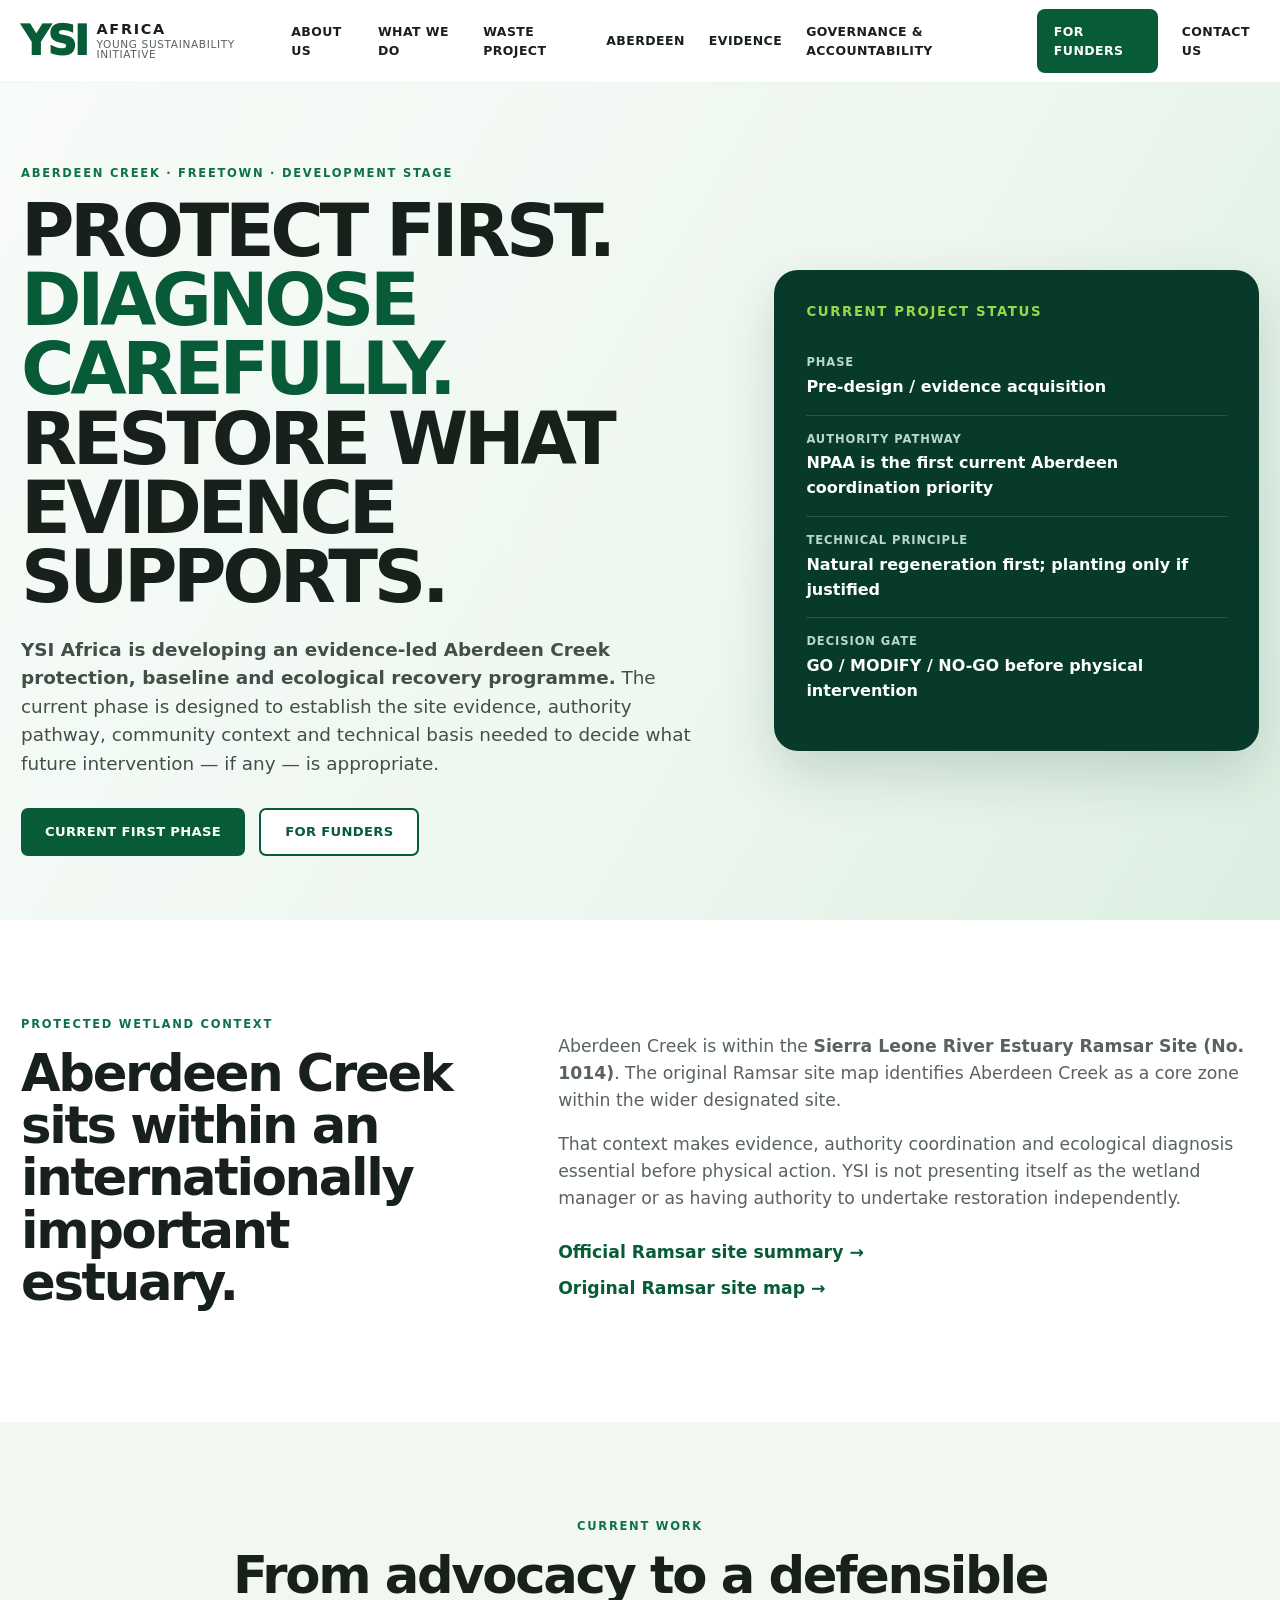
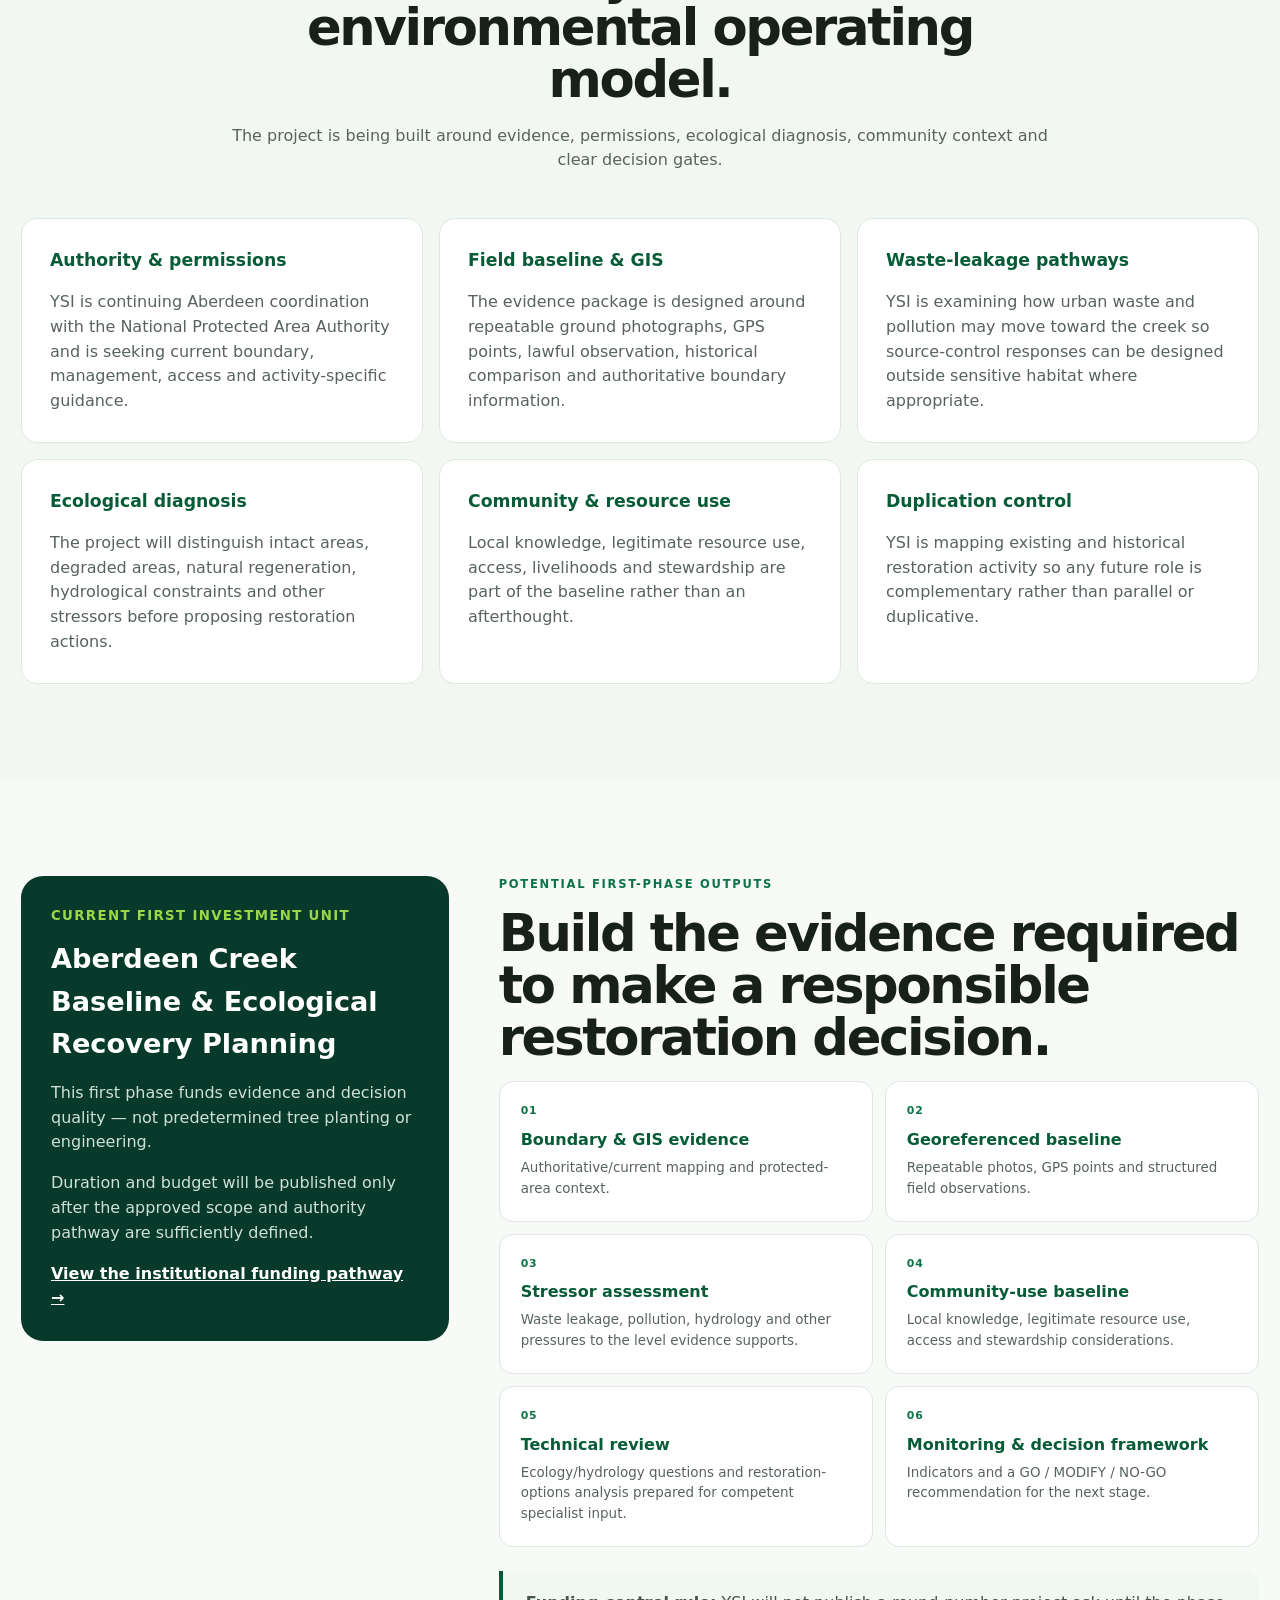
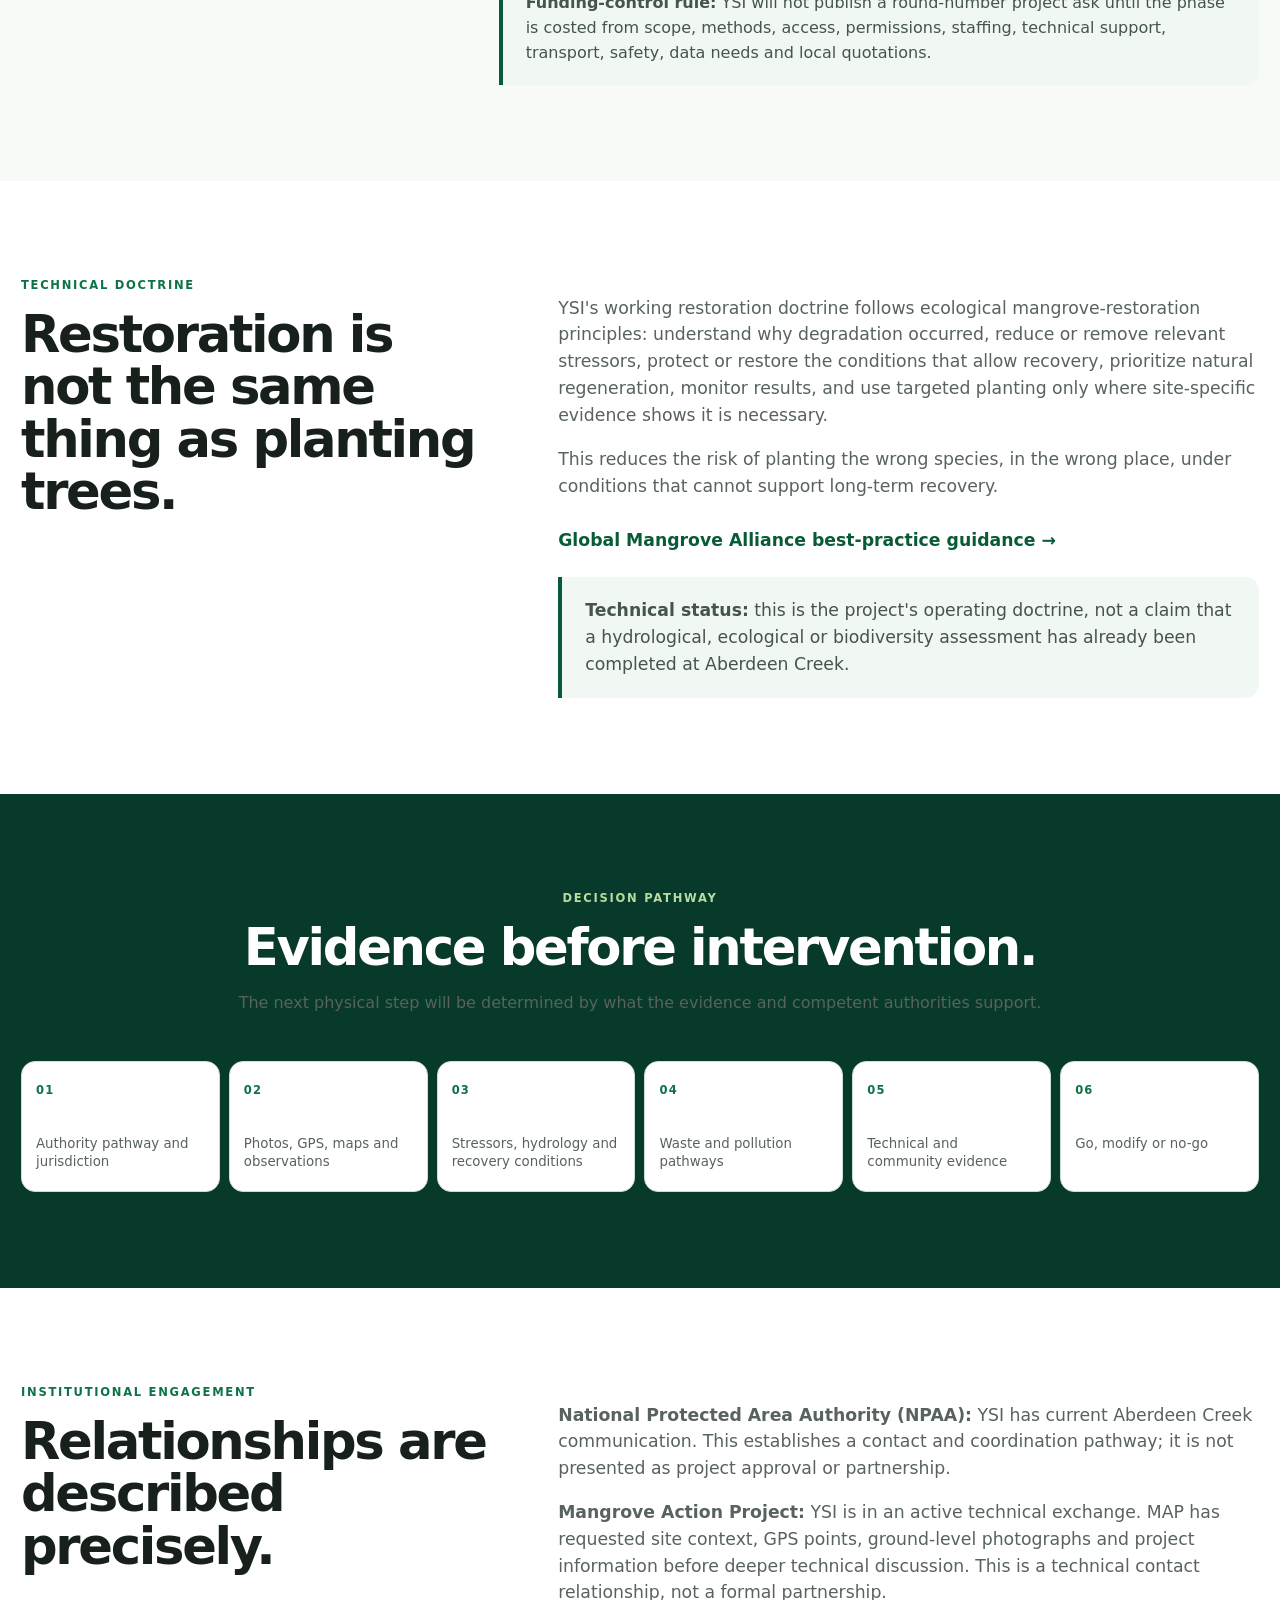
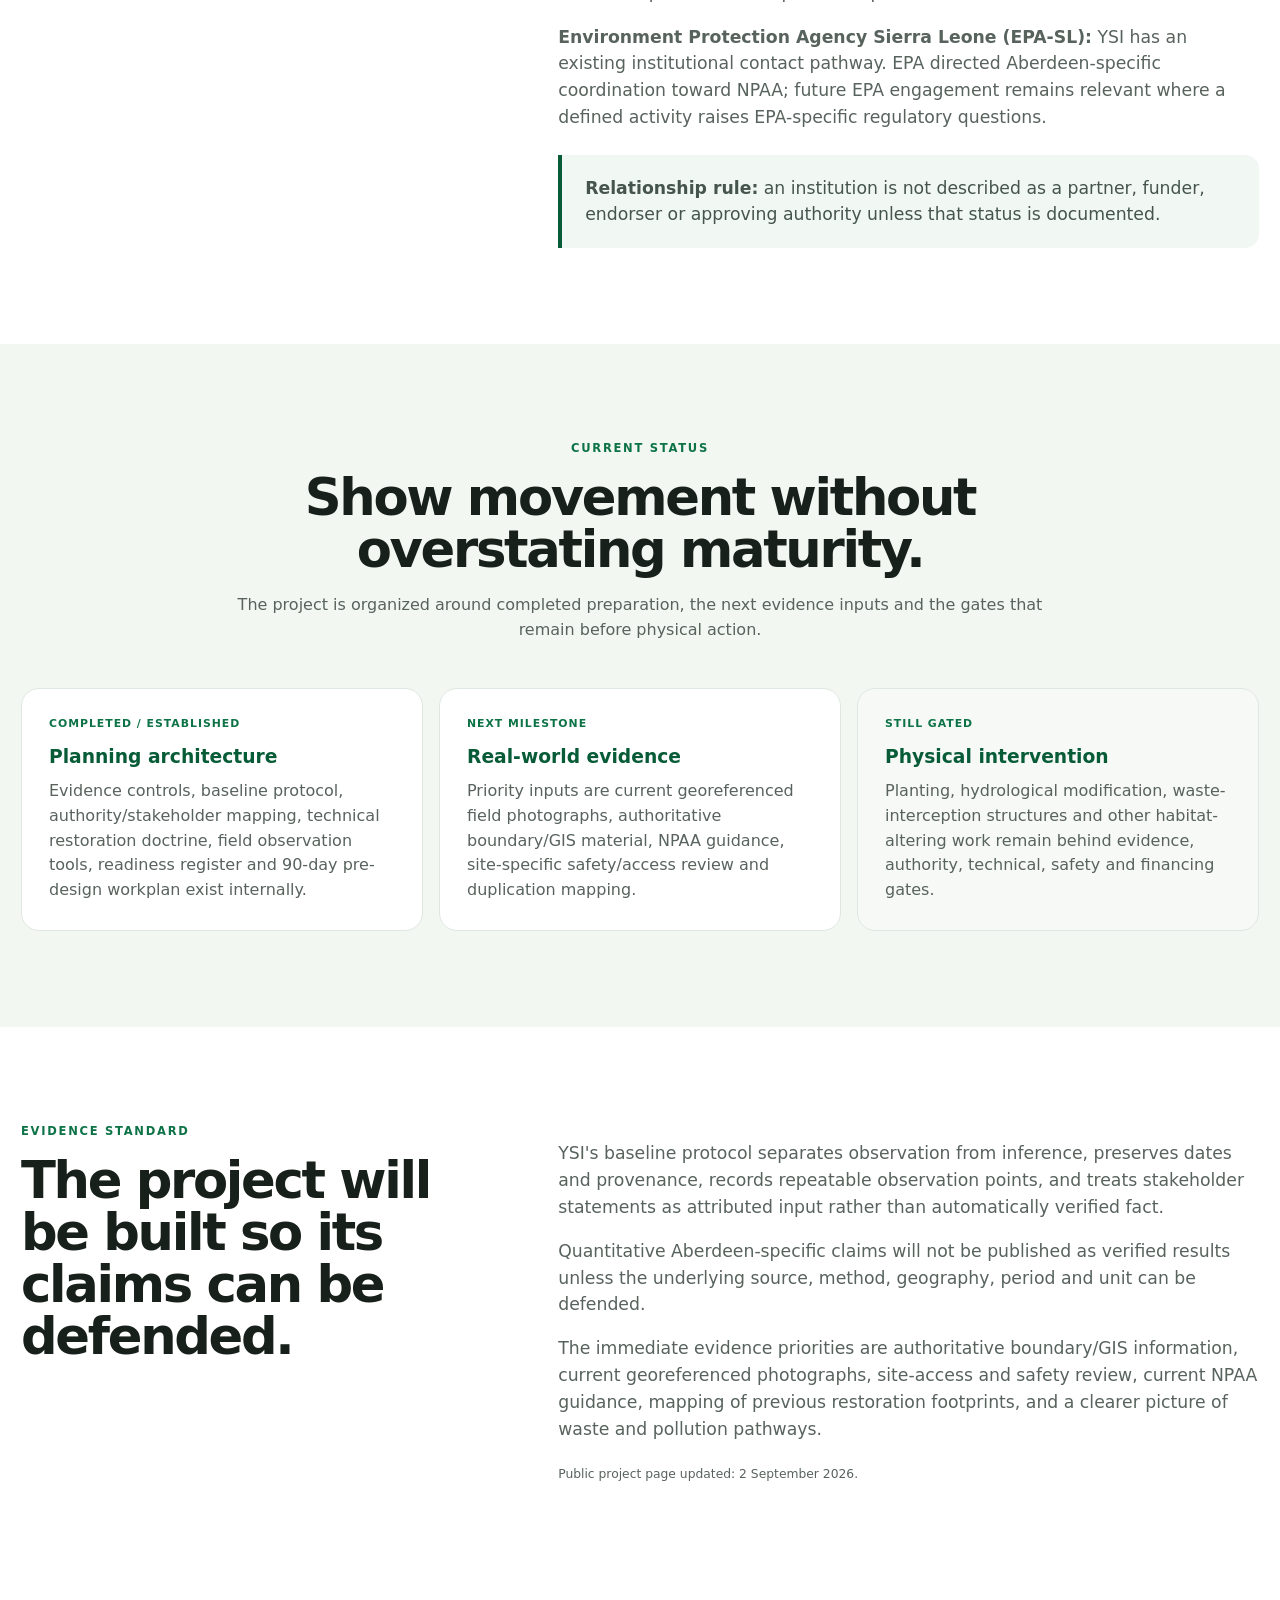
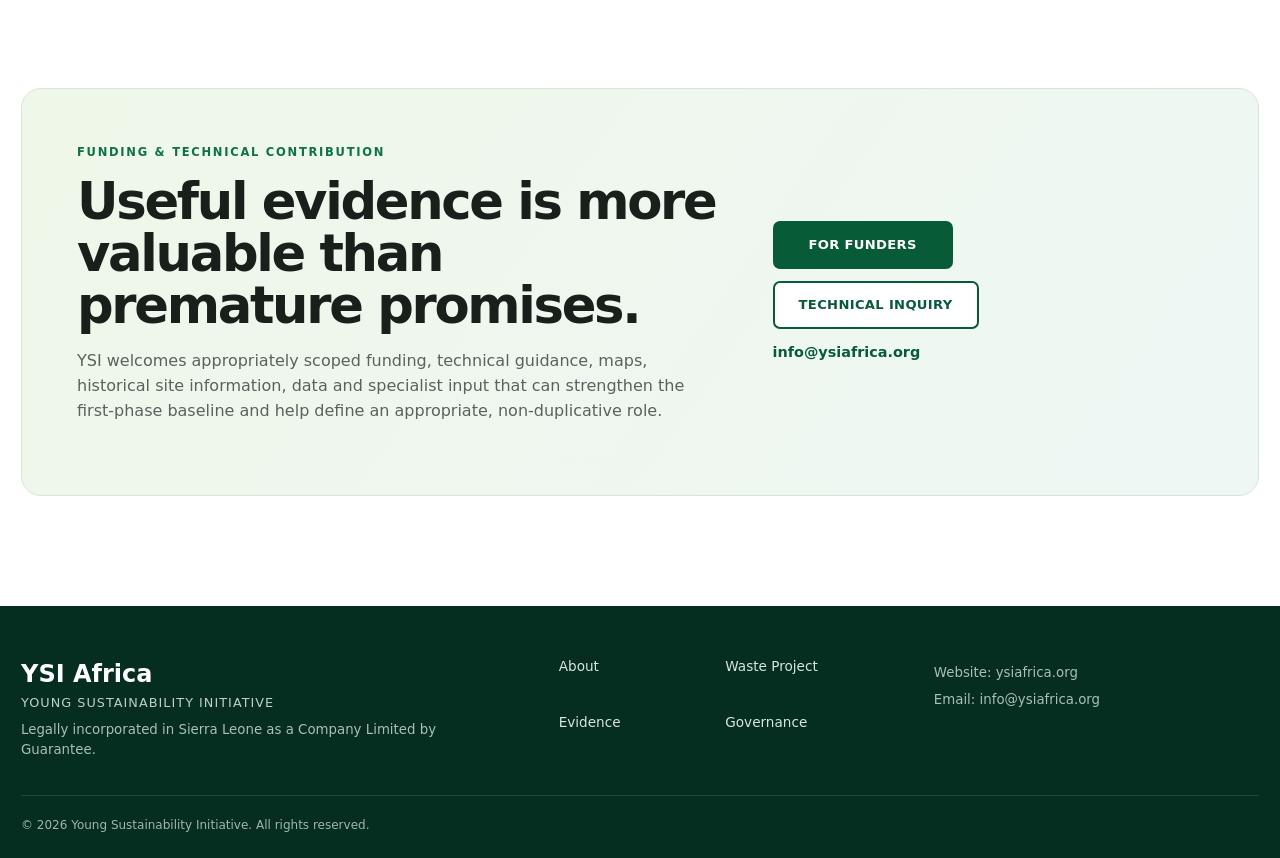
==== aberdeen.html @ 070384d9 "Package Aberdeen as evidence-led first-phase funding opportunity" ====
<!doctype html>
<html lang="en">
<head>
  <meta charset="utf-8">
  <meta name="viewport" content="width=device-width, initial-scale=1">
  <title>Aberdeen Creek Protection, Baseline & Ecological Recovery | YSI Africa</title>
  <meta name="description" content="YSI Africa's development-stage Aberdeen Creek programme in Freetown: authority coordination, baseline evidence, waste-leakage analysis, ecological diagnosis and fundable restoration-planning work before physical intervention.">
  <meta name="robots" content="index,follow,max-image-preview:large,max-snippet:-1,max-video-preview:-1">
  <meta name="theme-color" content="#075c37">
  <link rel="canonical" href="https://ysiafrica.org/aberdeen.html">
  <link rel="icon" href="assets/images/favicon.svg" type="image/svg+xml">
  <link rel="stylesheet" href="styles.css">
  <meta property="og:site_name" content="YSI Africa">
  <meta property="og:title" content="Aberdeen Creek Protection, Baseline & Ecological Recovery | YSI Africa">
  <meta property="og:description" content="A development-stage YSI Africa programme for evidence-led wetland protection and ecological recovery planning at Aberdeen Creek, Freetown.">
  <meta property="og:type" content="website">
  <meta property="og:url" content="https://ysiafrica.org/aberdeen.html">
  <meta name="twitter:card" content="summary">
  <meta name="twitter:title" content="Aberdeen Creek Protection, Baseline & Ecological Recovery | YSI Africa">
  <meta name="twitter:description" content="Evidence first. Authority coordination. Technical diagnosis before physical intervention.">
  <script type="application/ld+json">
  {
    "@context":"https://schema.org",
    "@type":"WebPage",
    "name":"Aberdeen Creek Protection, Baseline & Ecological Recovery",
    "url":"https://ysiafrica.org/aberdeen.html",
    "description":"Development-stage Aberdeen Creek wetland protection, baseline and ecological recovery planning by Young Sustainability Initiative (YSI Africa).",
    "isPartOf":{"@id":"https://ysiafrica.org/#website"},
    "about":[{"@type":"Place","name":"Aberdeen Creek","address":{"@type":"PostalAddress","addressLocality":"Freetown","addressCountry":"SL"}},{"@id":"https://ysiafrica.org/#organization"}],
    "inLanguage":"en"
  }
  </script>
  <style>
    .ab-hero{padding:82px 0 64px;background:linear-gradient(120deg,#f8fbf8 0,#eef7f0 58%,#dcefe2 100%)}
    .ab-hero-grid{display:grid;grid-template-columns:1.18fr .82fr;gap:56px;align-items:center}.ab-hero h1{font-size:clamp(3rem,5.7vw,5.5rem);line-height:.95;letter-spacing:-.06em;text-transform:uppercase;margin:0 0 24px}.ab-hero h1 span{color:var(--green)}.ab-intro{font-size:1.15rem;color:#405048;max-width:780px}
    .status-panel{background:var(--dark);color:#fff;border-radius:24px;padding:32px;box-shadow:0 22px 55px rgba(7,58,42,.17)}.status-panel>small{display:block;color:var(--lime);font-weight:900;letter-spacing:.12em;text-transform:uppercase;margin-bottom:16px}.status-row{padding:15px 0;border-top:1px solid rgba(255,255,255,.14)}.status-row:first-of-type{border-top:0}.status-row b,.status-row span{display:block}.status-row b{font-size:.72rem;color:#b9d8c7;text-transform:uppercase;letter-spacing:.08em}.status-row span{font-weight:850;margin-top:3px}
    .ab-grid{display:grid;grid-template-columns:repeat(3,1fr);gap:16px}.ab-card{border:1px solid var(--line);border-radius:16px;padding:28px;background:#fff;min-height:220px}.ab-card strong{display:block;color:var(--green);font-size:1.08rem;margin-bottom:8px}.ab-card p{color:var(--muted);margin-bottom:0}
    .ab-flow{display:grid;grid-template-columns:repeat(6,1fr);gap:9px;margin-top:36px}.ab-flow div{border:1px solid #cfddd2;border-radius:14px;background:#fff;padding:20px 14px}.ab-flow b,.ab-flow span{display:block}.ab-flow b{color:var(--green2);font-size:.72rem;letter-spacing:.1em}.ab-flow span{font-weight:900;margin-top:5px}.ab-flow small{display:block;color:var(--muted);margin-top:6px;line-height:1.35}
    .ab-note{border-left:4px solid var(--green);background:#f1f7f2;border-radius:0 14px 14px 0;padding:20px 23px;margin-top:24px;color:#45554c}.update-stamp{font-size:.77rem;color:var(--muted);margin-top:22px}
    .fundable{background:#f7faf7}.fundable-grid{display:grid;grid-template-columns:.72fr 1.28fr;gap:50px;align-items:start}.fundable-panel{background:var(--dark);color:#fff;border-radius:22px;padding:30px;position:sticky;top:105px}.fundable-panel small{display:block;color:var(--lime);text-transform:uppercase;letter-spacing:.1em;font-weight:900}.fundable-panel h3{color:#fff;font-size:1.7rem;margin:12px 0 8px}.fundable-panel p{color:#cfe0d6}.fundable-panel a{color:#fff;font-weight:900}.outputs{display:grid;grid-template-columns:1fr 1fr;gap:12px}.output{border:1px solid var(--line);border-radius:14px;background:#fff;padding:21px}.output b{display:block;color:var(--green2);font-size:.68rem;letter-spacing:.08em;text-transform:uppercase}.output strong{display:block;color:var(--green);margin:8px 0 5px}.output span{display:block;color:var(--muted);font-size:.84rem}
    .status-grid{display:grid;grid-template-columns:repeat(3,1fr);gap:16px}.status-card{border-radius:18px;padding:27px;border:1px solid var(--line);background:#fff}.status-card b{display:block;color:var(--green2);font-size:.68rem;text-transform:uppercase;letter-spacing:.09em}.status-card h3{margin:9px 0 8px;color:var(--green)}.status-card p{color:var(--muted);margin:0}.status-card.gated{background:#f7f9f7}
    @media(max-width:1040px){.ab-hero-grid,.fundable-grid{grid-template-columns:1fr}.ab-grid{grid-template-columns:repeat(2,1fr)}.ab-flow{grid-template-columns:repeat(3,1fr)}.fundable-panel{position:static}.status-grid{grid-template-columns:1fr}}
    @media(max-width:760px){.ab-hero{padding:52px 0}.ab-grid,.ab-flow,.outputs{grid-template-columns:1fr}.status-panel{padding:25px}.ab-hero h1{font-size:clamp(2.65rem,13vw,4.2rem)}}
  </style>
</head>
<body>
<a class="skip-link" href="#main">Skip to content</a>
<header class="header">
  <div class="wrap nav-wrap">
    <a class="brand" href="index.html" aria-label="YSI Africa home"><span class="brand-ysi">YSI</span><span class="brand-africa">AFRICA</span><span class="brand-name">Young Sustainability Initiative</span></a>
    <button class="menu" aria-expanded="false" aria-controls="nav">Menu</button>
    <nav id="nav" class="nav" aria-label="Main navigation"><a href="about.html">About Us</a><a href="index.html#work">What We Do</a><a href="flagship.html">Waste Project</a><a href="aberdeen.html" aria-current="page">Aberdeen</a><a href="evidence.html">Evidence</a><a href="governance.html">Governance & Accountability</a><a class="nav-cta" href="funders.html">For Funders</a><a href="mailto:info@ysiafrica.org?subject=YSI%20Africa%20Inquiry">Contact Us</a></nav>
  </div>
</header>

<main id="main">
  <section class="ab-hero">
    <div class="wrap ab-hero-grid">
      <div>
        <p class="eyebrow">Aberdeen Creek · Freetown · Development stage</p>
        <h1>Protect first.<br><span>Diagnose carefully.</span><br>Restore what evidence supports.</h1>
        <p class="ab-intro"><strong>YSI Africa is developing an evidence-led Aberdeen Creek protection, baseline and ecological recovery programme.</strong> The current phase is designed to establish the site evidence, authority pathway, community context and technical basis needed to decide what future intervention — if any — is appropriate.</p>
        <div class="actions"><a class="btn btn-primary" href="#fundable-phase">Current first phase</a><a class="btn btn-secondary" href="funders.html#priorities">For Funders</a></div>
      </div>
      <aside class="status-panel" aria-label="Current project status">
        <small>Current project status</small>
        <div class="status-row"><b>Phase</b><span>Pre-design / evidence acquisition</span></div>
        <div class="status-row"><b>Authority pathway</b><span>NPAA is the first current Aberdeen coordination priority</span></div>
        <div class="status-row"><b>Technical principle</b><span>Natural regeneration first; planting only if justified</span></div>
        <div class="status-row"><b>Decision gate</b><span>GO / MODIFY / NO-GO before physical intervention</span></div>
      </aside>
    </div>
  </section>

  <section class="section" id="context"><div class="wrap split"><div><p class="eyebrow">Protected wetland context</p><h2>Aberdeen Creek sits within an internationally important estuary.</h2></div><div class="body-copy"><p>Aberdeen Creek is within the <strong>Sierra Leone River Estuary Ramsar Site (No. 1014)</strong>. The original Ramsar site map identifies Aberdeen Creek as a core zone within the wider designated site.</p><p>That context makes evidence, authority coordination and ecological diagnosis essential before physical action. YSI is not presenting itself as the wetland manager or as having authority to undertake restoration independently.</p><p><a class="text-link" href="https://rsis.ramsar.org/sites/default/files/rsiswp_search/exports/Ramsar-Sites-annotated-summary-Sierra-Leone.pdf" rel="noopener noreferrer">Official Ramsar site summary →</a><br><a class="text-link" href="https://rsis.ramsar.org/RISapp/files/52562085/pictures/SL1014map.pdf" rel="noopener noreferrer">Original Ramsar site map →</a></p></div></div></section>

  <section class="section soft" id="current-work"><div class="wrap"><div class="section-head"><p class="eyebrow">Current work</p><h2>From advocacy to a defensible environmental operating model.</h2><p>The project is being built around evidence, permissions, ecological diagnosis, community context and clear decision gates.</p></div><div class="ab-grid">
    <article class="ab-card"><strong>Authority & permissions</strong><p>YSI is continuing Aberdeen coordination with the National Protected Area Authority and is seeking current boundary, management, access and activity-specific guidance.</p></article>
    <article class="ab-card"><strong>Field baseline & GIS</strong><p>The evidence package is designed around repeatable ground photographs, GPS points, lawful observation, historical comparison and authoritative boundary information.</p></article>
    <article class="ab-card"><strong>Waste-leakage pathways</strong><p>YSI is examining how urban waste and pollution may move toward the creek so source-control responses can be designed outside sensitive habitat where appropriate.</p></article>
    <article class="ab-card"><strong>Ecological diagnosis</strong><p>The project will distinguish intact areas, degraded areas, natural regeneration, hydrological constraints and other stressors before proposing restoration actions.</p></article>
    <article class="ab-card"><strong>Community & resource use</strong><p>Local knowledge, legitimate resource use, access, livelihoods and stewardship are part of the baseline rather than an afterthought.</p></article>
    <article class="ab-card"><strong>Duplication control</strong><p>YSI is mapping existing and historical restoration activity so any future role is complementary rather than parallel or duplicative.</p></article>
  </div></div></section>

  <section class="section fundable" id="fundable-phase">
    <div class="wrap fundable-grid">
      <aside class="fundable-panel"><small>Current first investment unit</small><h3>Aberdeen Creek Baseline & Ecological Recovery Planning</h3><p>This first phase funds evidence and decision quality — not predetermined tree planting or engineering.</p><p>Duration and budget will be published only after the approved scope and authority pathway are sufficiently defined.</p><a href="funders.html#priorities">View the institutional funding pathway →</a></aside>
      <div><p class="eyebrow">Potential first-phase outputs</p><h2>Build the evidence required to make a responsible restoration decision.</h2><div class="outputs">
        <article class="output"><b>01</b><strong>Boundary & GIS evidence</strong><span>Authoritative/current mapping and protected-area context.</span></article>
        <article class="output"><b>02</b><strong>Georeferenced baseline</strong><span>Repeatable photos, GPS points and structured field observations.</span></article>
        <article class="output"><b>03</b><strong>Stressor assessment</strong><span>Waste leakage, pollution, hydrology and other pressures to the level evidence supports.</span></article>
        <article class="output"><b>04</b><strong>Community-use baseline</strong><span>Local knowledge, legitimate resource use, access and stewardship considerations.</span></article>
        <article class="output"><b>05</b><strong>Technical review</strong><span>Ecology/hydrology questions and restoration-options analysis prepared for competent specialist input.</span></article>
        <article class="output"><b>06</b><strong>Monitoring & decision framework</strong><span>Indicators and a GO / MODIFY / NO-GO recommendation for the next stage.</span></article>
      </div><div class="ab-note"><strong>Funding-control rule:</strong> YSI will not publish a round-number project ask until the phase is costed from scope, methods, access, permissions, staffing, technical support, transport, safety, data needs and local quotations.</div></div>
    </div>
  </section>

  <section class="section"><div class="wrap"><div class="split"><div><p class="eyebrow">Technical doctrine</p><h2>Restoration is not the same thing as planting trees.</h2></div><div class="body-copy"><p>YSI's working restoration doctrine follows ecological mangrove-restoration principles: understand why degradation occurred, reduce or remove relevant stressors, protect or restore the conditions that allow recovery, prioritize natural regeneration, monitor results, and use targeted planting only where site-specific evidence shows it is necessary.</p><p>This reduces the risk of planting the wrong species, in the wrong place, under conditions that cannot support long-term recovery.</p><p><a class="text-link" href="https://www.mangrovealliance.org/best-practice-guidelines-for-mangrove-restoration" rel="noopener noreferrer">Global Mangrove Alliance best-practice guidance →</a></p><div class="ab-note"><strong>Technical status:</strong> this is the project's operating doctrine, not a claim that a hydrological, ecological or biodiversity assessment has already been completed at Aberdeen Creek.</div></div></div></section>

  <section class="section dark"><div class="wrap"><div class="section-head"><p class="eyebrow light">Decision pathway</p><h2>Evidence before intervention.</h2><p>The next physical step will be determined by what the evidence and competent authorities support.</p></div><div class="ab-flow">
    <div><b>01</b><span>Coordinate</span><small>Authority pathway and jurisdiction</small></div>
    <div><b>02</b><span>Baseline</span><small>Photos, GPS, maps and observations</small></div>
    <div><b>03</b><span>Diagnose</span><small>Stressors, hydrology and recovery conditions</small></div>
    <div><b>04</b><span>Control leakage</span><small>Waste and pollution pathways</small></div>
    <div><b>05</b><span>Review</span><small>Technical and community evidence</small></div>
    <div><b>06</b><span>Decide</span><small>Go, modify or no-go</small></div>
  </div></div></section>

  <section class="section" id="relationships"><div class="wrap split"><div><p class="eyebrow">Institutional engagement</p><h2>Relationships are described precisely.</h2></div><div class="body-copy"><p><strong>National Protected Area Authority (NPAA):</strong> YSI has current Aberdeen Creek communication. This establishes a contact and coordination pathway; it is not presented as project approval or partnership.</p><p><strong>Mangrove Action Project:</strong> YSI is in an active technical exchange. MAP has requested site context, GPS points, ground-level photographs and project information before deeper technical discussion. This is a technical contact relationship, not a formal partnership.</p><p><strong>Environment Protection Agency Sierra Leone (EPA-SL):</strong> YSI has an existing institutional contact pathway. EPA directed Aberdeen-specific coordination toward NPAA; future EPA engagement remains relevant where a defined activity raises EPA-specific regulatory questions.</p><div class="ab-note"><strong>Relationship rule:</strong> an institution is not described as a partner, funder, endorser or approving authority unless that status is documented.</div></div></div></section>

  <section class="section soft"><div class="wrap"><div class="section-head"><p class="eyebrow">Current status</p><h2>Show movement without overstating maturity.</h2><p>The project is organized around completed preparation, the next evidence inputs and the gates that remain before physical action.</p></div><div class="status-grid">
    <article class="status-card"><b>Completed / established</b><h3>Planning architecture</h3><p>Evidence controls, baseline protocol, authority/stakeholder mapping, technical restoration doctrine, field observation tools, readiness register and 90-day pre-design workplan exist internally.</p></article>
    <article class="status-card"><b>Next milestone</b><h3>Real-world evidence</h3><p>Priority inputs are current georeferenced field photographs, authoritative boundary/GIS material, NPAA guidance, site-specific safety/access review and duplication mapping.</p></article>
    <article class="status-card gated"><b>Still gated</b><h3>Physical intervention</h3><p>Planting, hydrological modification, waste-interception structures and other habitat-altering work remain behind evidence, authority, technical, safety and financing gates.</p></article>
  </div></div></section>

  <section class="section" id="evidence"><div class="wrap split"><div><p class="eyebrow">Evidence standard</p><h2>The project will be built so its claims can be defended.</h2></div><div class="body-copy"><p>YSI's baseline protocol separates observation from inference, preserves dates and provenance, records repeatable observation points, and treats stakeholder statements as attributed input rather than automatically verified fact.</p><p>Quantitative Aberdeen-specific claims will not be published as verified results unless the underlying source, method, geography, period and unit can be defended.</p><p>The immediate evidence priorities are authoritative boundary/GIS information, current georeferenced photographs, site-access and safety review, current NPAA guidance, mapping of previous restoration footprints, and a clearer picture of waste and pollution pathways.</p><p class="update-stamp">Public project page updated: 2 September 2026.</p></div></div></section>

  <section class="section contact"><div class="wrap contact-box"><div><p class="eyebrow">Funding & technical contribution</p><h2>Useful evidence is more valuable than premature promises.</h2><p>YSI welcomes appropriately scoped funding, technical guidance, maps, historical site information, data and specialist input that can strengthen the first-phase baseline and help define an appropriate, non-duplicative role.</p></div><div class="contact-actions"><a class="btn btn-primary light-btn" href="funders.html#priorities">For Funders</a><a class="btn btn-secondary" href="mailto:info@ysiafrica.org?subject=Aberdeen%20Creek%20Technical%20Inquiry">Technical inquiry</a><span>info@ysiafrica.org</span></div></div></section>
</main>

<footer class="footer"><div class="wrap footer-grid"><div><strong>YSI Africa</strong><span>Young Sustainability Initiative</span><small>Legally incorporated in Sierra Leone as a Company Limited by Guarantee.</small></div><div class="footer-links"><a href="about.html">About</a><a href="flagship.html">Waste Project</a><a href="evidence.html">Evidence</a><a href="governance.html">Governance</a></div><div><small>Website: ysiafrica.org</small><small>Email: info@ysiafrica.org</small></div></div><div class="wrap copyright">© 2026 Young Sustainability Initiative. All rights reserved.</div></footer>
<script src="script.js?v=20260902institutional1"></script>
</body>
</html>
---- styles.css ----
:root{--green:#075c37;--green2:#0d7347;--dark:#073a2a;--lime:#9bd64a;--ink:#18201b;--muted:#58635d;--line:#dfe7e1;--soft:#f3f7f2;--white:#fff;--max:1280px}*{box-sizing:border-box}html{scroll-behavior:smooth}body{margin:0;font-family:Inter,ui-sans-serif,system-ui,-apple-system,BlinkMacSystemFont,"Segoe UI",sans-serif;color:var(--ink);background:#fff;line-height:1.55}a{color:inherit}.wrap{width:min(var(--max),calc(100% - 42px));margin:auto}.skip-link{position:absolute;left:-9999px}.skip-link:focus{left:16px;top:16px;z-index:99;background:#fff;padding:10px 14px;border-radius:10px}.header{position:sticky;top:0;z-index:20;background:rgba(255,255,255,.95);backdrop-filter:blur(12px);border-bottom:1px solid rgba(7,92,55,.08)}.nav-wrap{min-height:82px;display:flex;align-items:center;justify-content:space-between;gap:24px}.brand{text-decoration:none;display:grid;grid-template-columns:auto auto;column-gap:10px;align-items:center;line-height:.9}.brand-ysi{grid-row:1/3;color:var(--green);font-size:2.5rem;font-weight:950;letter-spacing:-.06em}.brand-africa{font-size:.9rem;font-weight:900;letter-spacing:.12em}.brand-name{font-size:.66rem;color:var(--muted);text-transform:uppercase;letter-spacing:.06em;margin-top:5px}.nav{display:flex;align-items:center;gap:24px;font-size:.78rem;font-weight:800;text-transform:uppercase;letter-spacing:.035em}.nav a{text-decoration:none}.nav a:hover{color:var(--green2)}.nav-cta{background:var(--green);color:#fff!important;padding:13px 17px;border-radius:8px}.menu{display:none;border:1px solid var(--line);background:#fff;border-radius:999px;padding:10px 14px;font-weight:800}.hero{padding:56px 0 0;background:linear-gradient(90deg,#fff 0,#fff 42%,#edf7f1 100%)}.hero-grid{display:grid;grid-template-columns:.82fr 1.18fr;min-height:530px;align-items:center;gap:36px}.hero-copy{padding:35px 0 70px}.eyebrow{text-transform:uppercase;letter-spacing:.15em;font-size:.72rem;font-weight:900;color:var(--green2);margin:0 0 13px}.hero h1{font-size:clamp(3rem,5vw,5.1rem);line-height:.97;letter-spacing:-.055em;margin:0 0 25px;text-transform:uppercase}.hero h1 span{color:var(--green)}.intro{font-size:1.12rem;max-width:650px;color:#3f4944}.actions{display:flex;gap:14px;flex-wrap:wrap;margin-top:30px}.btn{display:inline-flex;align-items:center;justify-content:center;min-height:48px;padding:0 24px;border-radius:7px;text-decoration:none;font-weight:900;text-transform:uppercase;letter-spacing:.025em;font-size:.82rem}.btn-primary{background:var(--green);color:#fff}.btn-secondary{border:2px solid var(--green);color:var(--green);background:#fff}.hero-photo{align-self:stretch;margin:0;position:relative;overflow:hidden;min-height:530px;background:#dfe9df}.hero-photo img{position:absolute;inset:0;width:100%;height:100%;object-fit:cover}.hero-photo:after{content:"";position:absolute;inset:0;background:linear-gradient(90deg,rgba(255,255,255,.28),transparent 25%)}.hero-photo figcaption{position:absolute;z-index:2;right:14px;bottom:12px;max-width:410px;background:rgba(4,39,27,.73);color:#fff;padding:8px 11px;border-radius:6px;font-size:.66rem;backdrop-filter:blur(6px)}.impact-strip{background:linear-gradient(90deg,#0b5d36,#0b6c3a);color:#fff}.impact-grid{display:grid;grid-template-columns:repeat(4,1fr)}.impact-item{padding:24px 27px;border-right:1px solid rgba(255,255,255,.25)}.impact-item:last-child{border-right:0}.impact-item strong,.impact-item span,.impact-item small{display:block}.impact-item strong{font-size:1.75rem;color:var(--lime);letter-spacing:-.03em}.impact-item span{font-weight:900;text-transform:uppercase}.impact-item small{color:#e3eee8;margin-top:4px}.section{padding:96px 0}.section-head{text-align:center;max-width:820px;margin:0 auto 45px}.section h2{font-size:clamp(2.2rem,4vw,3.7rem);line-height:1.02;letter-spacing:-.045em;margin:0 0 18px}.section-head>p:last-child,.lede,.body-copy,.project p{color:var(--muted)}.cards{display:grid;gap:16px}.four{grid-template-columns:repeat(4,1fr)}.card{border:1px solid var(--line);border-radius:16px;padding:30px 25px;background:#fff;min-height:270px}.icon{width:56px;height:56px;border-radius:50%;display:grid;place-items:center;background:#e9f5dd;color:var(--green);font-size:1.8rem;font-weight:900;margin-bottom:23px}.card h3{font-size:1.25rem;line-height:1.2;color:var(--green);margin:0 0 12px}.card p{color:var(--muted);font-size:.94rem}.soft{background:var(--soft)}.project-layout{display:grid;grid-template-columns:.78fr 1.22fr;gap:66px;align-items:start}.project-stack{display:grid;gap:14px}.project{background:#fff;border:1px solid var(--line);border-radius:14px;padding:28px}.project.featured{border-left:5px solid var(--green)}.project h3{font-size:1.45rem;margin:12px 0 7px}.pill{display:inline-block;background:#dff1d1;color:#35651e;border-radius:999px;padding:6px 9px;font-size:.68rem;font-weight:900;text-transform:uppercase;letter-spacing:.08em}.pill.alt{background:#d8efeb;color:#0d6254}.pill.dev{background:#ecefed;color:#5c6661}.split{display:grid;grid-template-columns:.8fr 1.2fr;gap:70px}.body-copy{font-size:1.08rem}.dark{background:var(--dark);color:#fff}.eyebrow.light{color:#b7dc9d}.transparency-grid{display:grid;grid-template-columns:.85fr 1.15fr;gap:70px;align-items:start}.dark p{color:#d0e2d8}.principles{display:grid;grid-template-columns:repeat(2,1fr);gap:12px}.principles>div{border:1px solid rgba(255,255,255,.15);border-radius:14px;padding:22px;display:flex;gap:15px;background:rgba(255,255,255,.035)}.principles b{color:var(--lime)}.principles strong,.principles small{display:block}.principles small{color:#bcd0c5;margin-top:4px}.contact{padding-bottom:110px}.contact-box{background:linear-gradient(125deg,#eff7e9,#eef7f4);border:1px solid #d7e5d8;border-radius:20px;padding:55px;display:grid;grid-template-columns:1.2fr .8fr;gap:50px;align-items:center}.contact-box p:last-child{color:var(--muted)}.contact-actions{display:grid;gap:12px;justify-items:start}.light-btn{min-width:180px}.contact-actions span{font-size:.9rem;color:var(--green);font-weight:800}.footer{background:#052d20;color:#fff;padding:50px 0 23px}.footer-grid{display:grid;grid-template-columns:1.2fr .8fr .8fr;gap:50px}.footer-grid strong,.footer-grid span,.footer-grid small{display:block}.footer-grid strong{font-size:1.5rem}.footer-grid span{font-size:.8rem;text-transform:uppercase;letter-spacing:.08em;color:#bdd0c4}.footer-grid small{color:#a9c0b3;margin-top:7px}.footer-links{display:grid;grid-template-columns:repeat(2,1fr);gap:8px}.footer-links a{text-decoration:none;color:#d8e6de;font-size:.85rem}.copyright{border-top:1px solid rgba(255,255,255,.12);margin-top:34px;padding-top:20px;color:#9fb7aa;font-size:.75rem}

/* Flagship project */
.flagship-hero{padding:82px 0 70px;background:linear-gradient(120deg,#f9fcf8 0,#eef7f0 60%,#dff0e3 100%)}.flagship-hero-grid{display:grid;grid-template-columns:1.25fr .75fr;gap:58px;align-items:center}.flagship-hero h1{font-size:clamp(3rem,6vw,5.7rem);line-height:.94;letter-spacing:-.06em;text-transform:uppercase;margin:0 0 26px}.flagship-hero h1 span{color:var(--green)}.flagship-intro{font-size:1.17rem;max-width:790px;color:#3f4d45}.flagship-tags{display:flex;flex-wrap:wrap;gap:8px;margin-top:27px}.flagship-tags span{border:1px solid #bfd5c4;background:rgba(255,255,255,.72);border-radius:999px;padding:8px 12px;font-size:.73rem;font-weight:900;text-transform:uppercase;letter-spacing:.05em;color:#315944}.flagship-callout{background:var(--dark);color:#fff;border-radius:24px;padding:38px;box-shadow:0 24px 60px rgba(6,56,34,.16)}.flagship-callout small{display:block;color:var(--lime);font-weight:900;letter-spacing:.12em;margin-bottom:13px}.flagship-callout strong{display:block;font-size:2rem;line-height:1.08;letter-spacing:-.035em}.flagship-callout p{color:#cfe0d6;margin-bottom:0}.tight-section{padding:55px 0}.system-figure{margin:0;border:1px solid var(--line);border-radius:24px;overflow:hidden;background:#f8fbf7;box-shadow:0 20px 55px rgba(10,70,43,.09)}.system-figure img{display:block;width:100%;height:auto}.flagship-split{align-items:start}.compact-copy p{margin-top:0;margin-bottom:18px}.flagship-head{max-width:900px}.step-num{font-size:.73rem;font-weight:950;letter-spacing:.1em;color:var(--green2);margin-bottom:26px}.flagship-cards .card{min-height:235px}.flagship-dark-grid{display:grid;grid-template-columns:.8fr 1.2fr;gap:70px;align-items:start}.flow-columns{display:grid;grid-template-columns:1fr 1fr;gap:14px}.flow-columns>div{border:1px solid rgba(255,255,255,.15);border-radius:16px;padding:27px;background:rgba(255,255,255,.04)}.flow-columns h3{color:var(--lime);text-transform:uppercase;letter-spacing:.05em;margin:0 0 10px}.flow-columns p{margin:0}.flagship-proof-grid{display:grid;grid-template-columns:.8fr 1.2fr;gap:70px;align-items:start}.clean-list{margin:0;padding:0;list-style:none;display:grid;gap:10px}.clean-list li{position:relative;padding:15px 18px 15px 47px;border:1px solid var(--line);border-radius:12px;background:#fff;color:#46554d}.clean-list li:before{content:"✓";position:absolute;left:17px;top:13px;color:var(--green);font-weight:950}.flagship-status{padding-top:40px;padding-bottom:110px}.text-link{display:inline-block;margin-top:10px;font-weight:900;color:var(--green);text-decoration:none}.text-link:hover{text-decoration:underline}

@media(max-width:1040px){.nav{gap:14px;font-size:.7rem}.hero-grid{grid-template-columns:1fr}.hero-copy{padding-bottom:30px}.hero-photo{min-height:480px}.four{grid-template-columns:repeat(2,1fr)}.project-layout,.split,.transparency-grid{grid-template-columns:1fr}.impact-grid{grid-template-columns:repeat(2,1fr)}.impact-item:nth-child(2){border-right:0}.contact-box{grid-template-columns:1fr}.flagship-hero-grid,.flagship-dark-grid,.flagship-proof-grid{grid-template-columns:1fr}.flagship-hero{padding-top:60px}.flow-columns{grid-template-columns:1fr 1fr}}
@media(max-width:760px){.wrap{width:min(var(--max),calc(100% - 28px))}.nav-wrap{min-height:70px}.brand-name{display:none}.brand-ysi{font-size:2rem}.menu{display:block}.nav{display:none;position:absolute;left:14px;right:14px;top:70px;flex-direction:column;align-items:stretch;background:#fff;border:1px solid var(--line);border-radius:14px;padding:14px;box-shadow:0 18px 45px rgba(0,0,0,.1)}.nav.open{display:flex}.nav a{padding:8px}.nav-cta{text-align:center}.hero{padding-top:26px}.hero-grid{gap:12px}.hero h1{font-size:clamp(2.7rem,14vw,4rem)}.hero-photo{min-height:330px}.hero-photo figcaption{left:8px;right:8px;font-size:.61rem}.impact-grid,.four,.principles,.footer-grid{grid-template-columns:1fr}.impact-item{border-right:0;border-bottom:1px solid rgba(255,255,255,.18)}.section{padding:72px 0}.project-layout,.split,.transparency-grid{gap:35px}.contact-box{padding:35px 25px}.footer-links{grid-template-columns:1fr 1fr}.flagship-hero{padding:48px 0}.flagship-hero-grid{gap:28px}.flagship-hero h1{font-size:clamp(2.65rem,13vw,4.2rem)}.flagship-callout{padding:28px}.flagship-callout strong{font-size:1.6rem}.flagship-tags{gap:6px}.flagship-tags span{font-size:.65rem}.tight-section{padding:30px 0}.system-figure{border-radius:14px;overflow-x:auto}.system-figure img{min-width:820px}.flow-columns,.flagship-dark-grid,.flagship-proof-grid{grid-template-columns:1fr;gap:16px}.flagship-status{padding-bottom:75px}}


/* Documentary field evidence */
.field-evidence{background:linear-gradient(180deg,#f8fbf7 0,#f1f7f2 100%)}
.field-evidence-grid{display:grid;grid-template-columns:.72fr 1.28fr;gap:52px;align-items:center}
.field-evidence-copy h2{margin-bottom:18px}
.field-evidence-copy>p:not(.eyebrow){color:var(--muted);max-width:620px}
.field-proof{display:flex;flex-wrap:wrap;gap:9px 14px;align-items:center;margin-top:25px;padding-top:18px;border-top:1px solid #d5e2d7}
.field-proof strong{color:var(--green);font-size:.75rem;text-transform:uppercase;letter-spacing:.08em}
.field-proof span{color:var(--muted);font-size:.8rem}
.field-mosaic{margin:0;overflow:hidden;border-radius:20px;background:#dfe9df;border:1px solid #d3e1d5;box-shadow:0 18px 45px rgba(7,58,42,.10)}
.field-mosaic img{display:block;width:100%;height:auto;aspect-ratio:3/2;object-fit:cover}
.field-mosaic figcaption{padding:11px 14px;background:#fff;color:var(--muted);font-size:.72rem;line-height:1.45}
.flagship-field-evidence{background:#fff;border-top:1px solid #edf2ed;border-bottom:1px solid #edf2ed}
@media(max-width:1040px){.field-evidence-grid{grid-template-columns:1fr;gap:28px}.field-evidence-copy>p:not(.eyebrow){max-width:800px}}
@media(max-width:760px){.field-evidence{padding:62px 0}.field-mosaic{border-radius:14px}.field-mosaic figcaption{font-size:.68rem}}
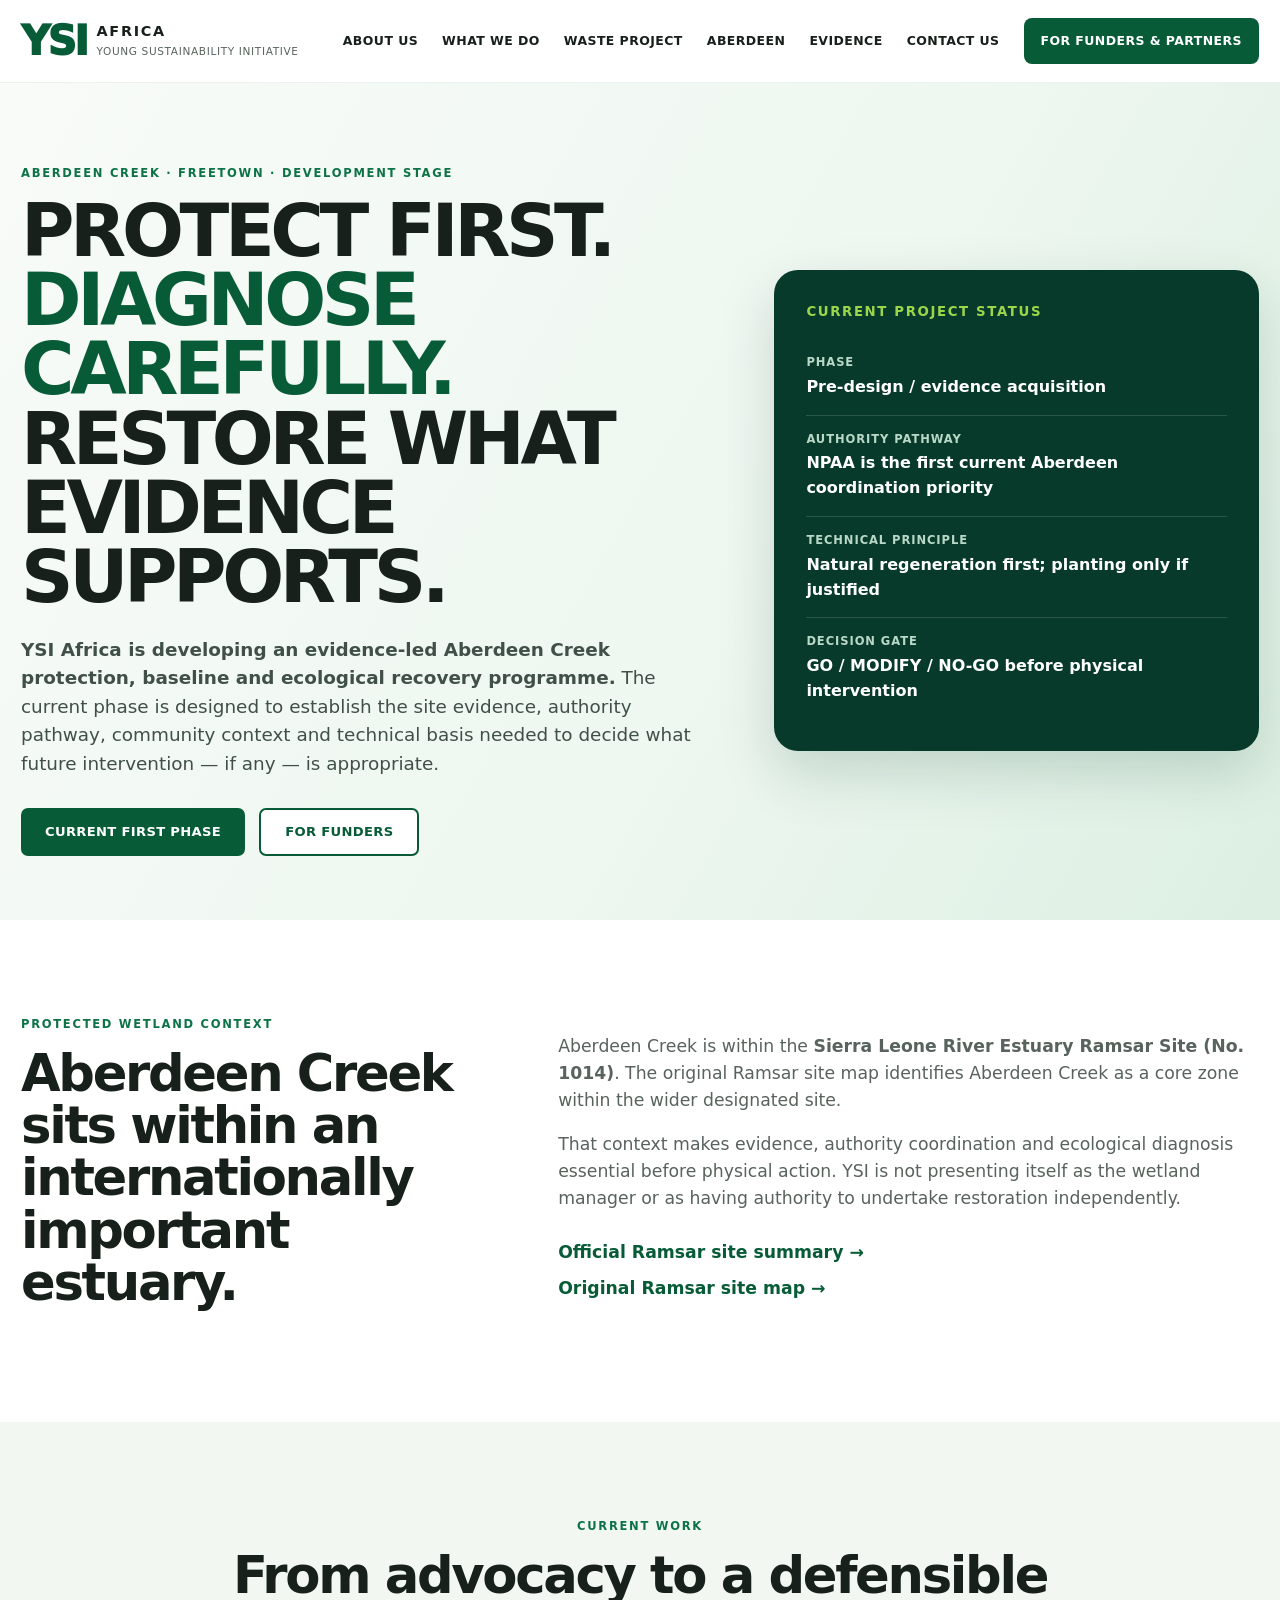
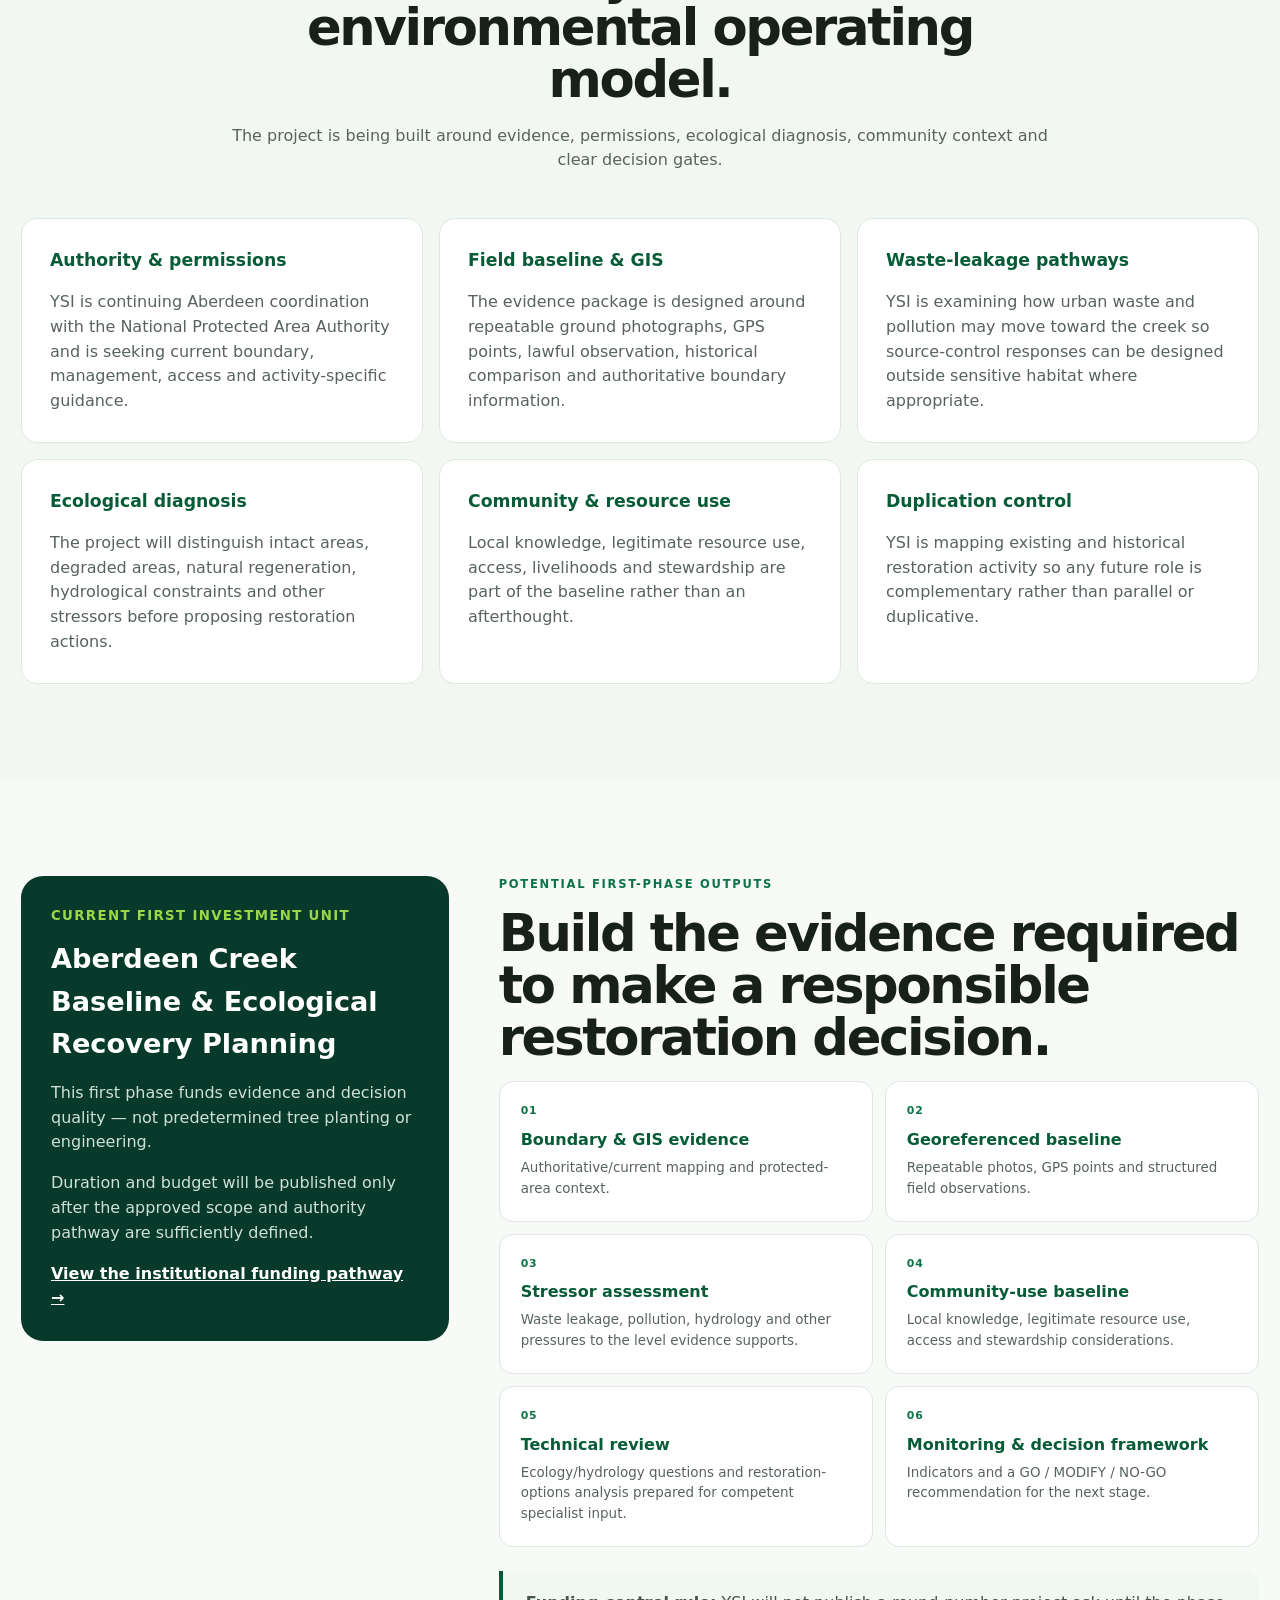
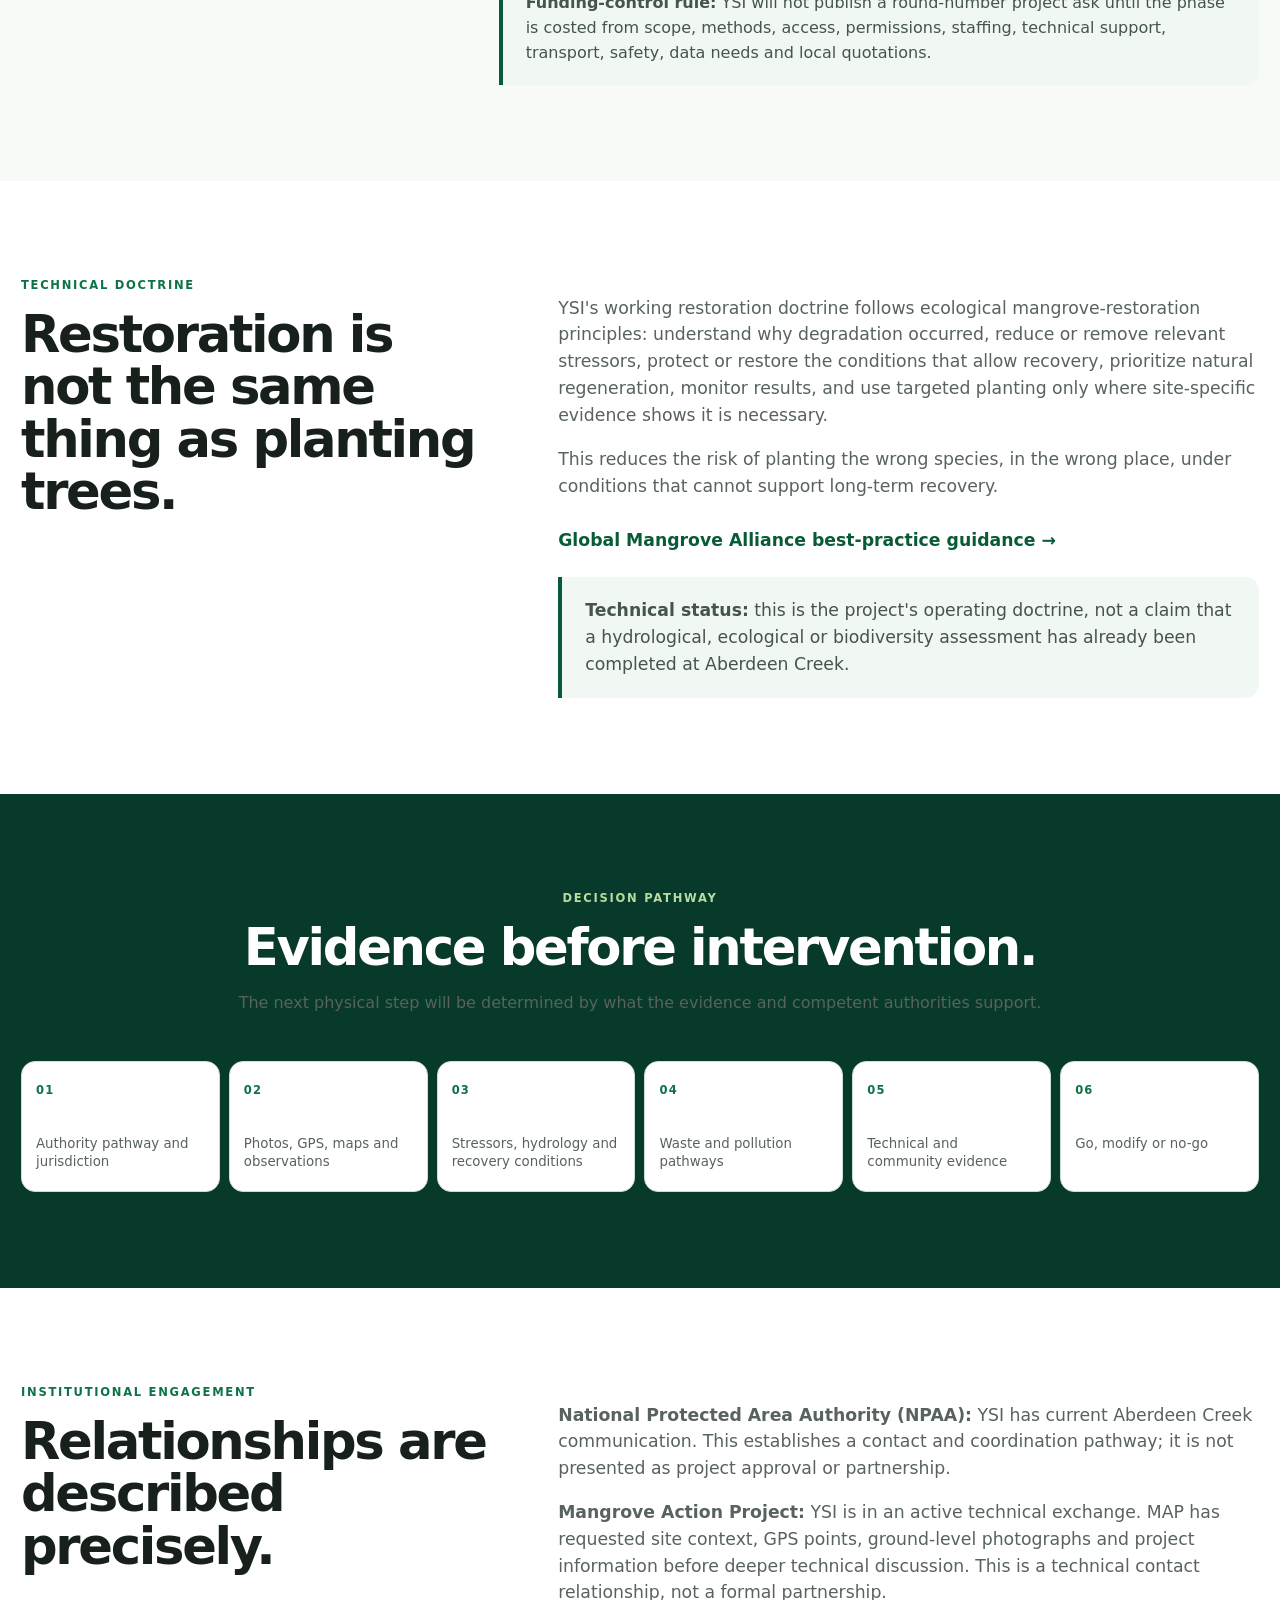
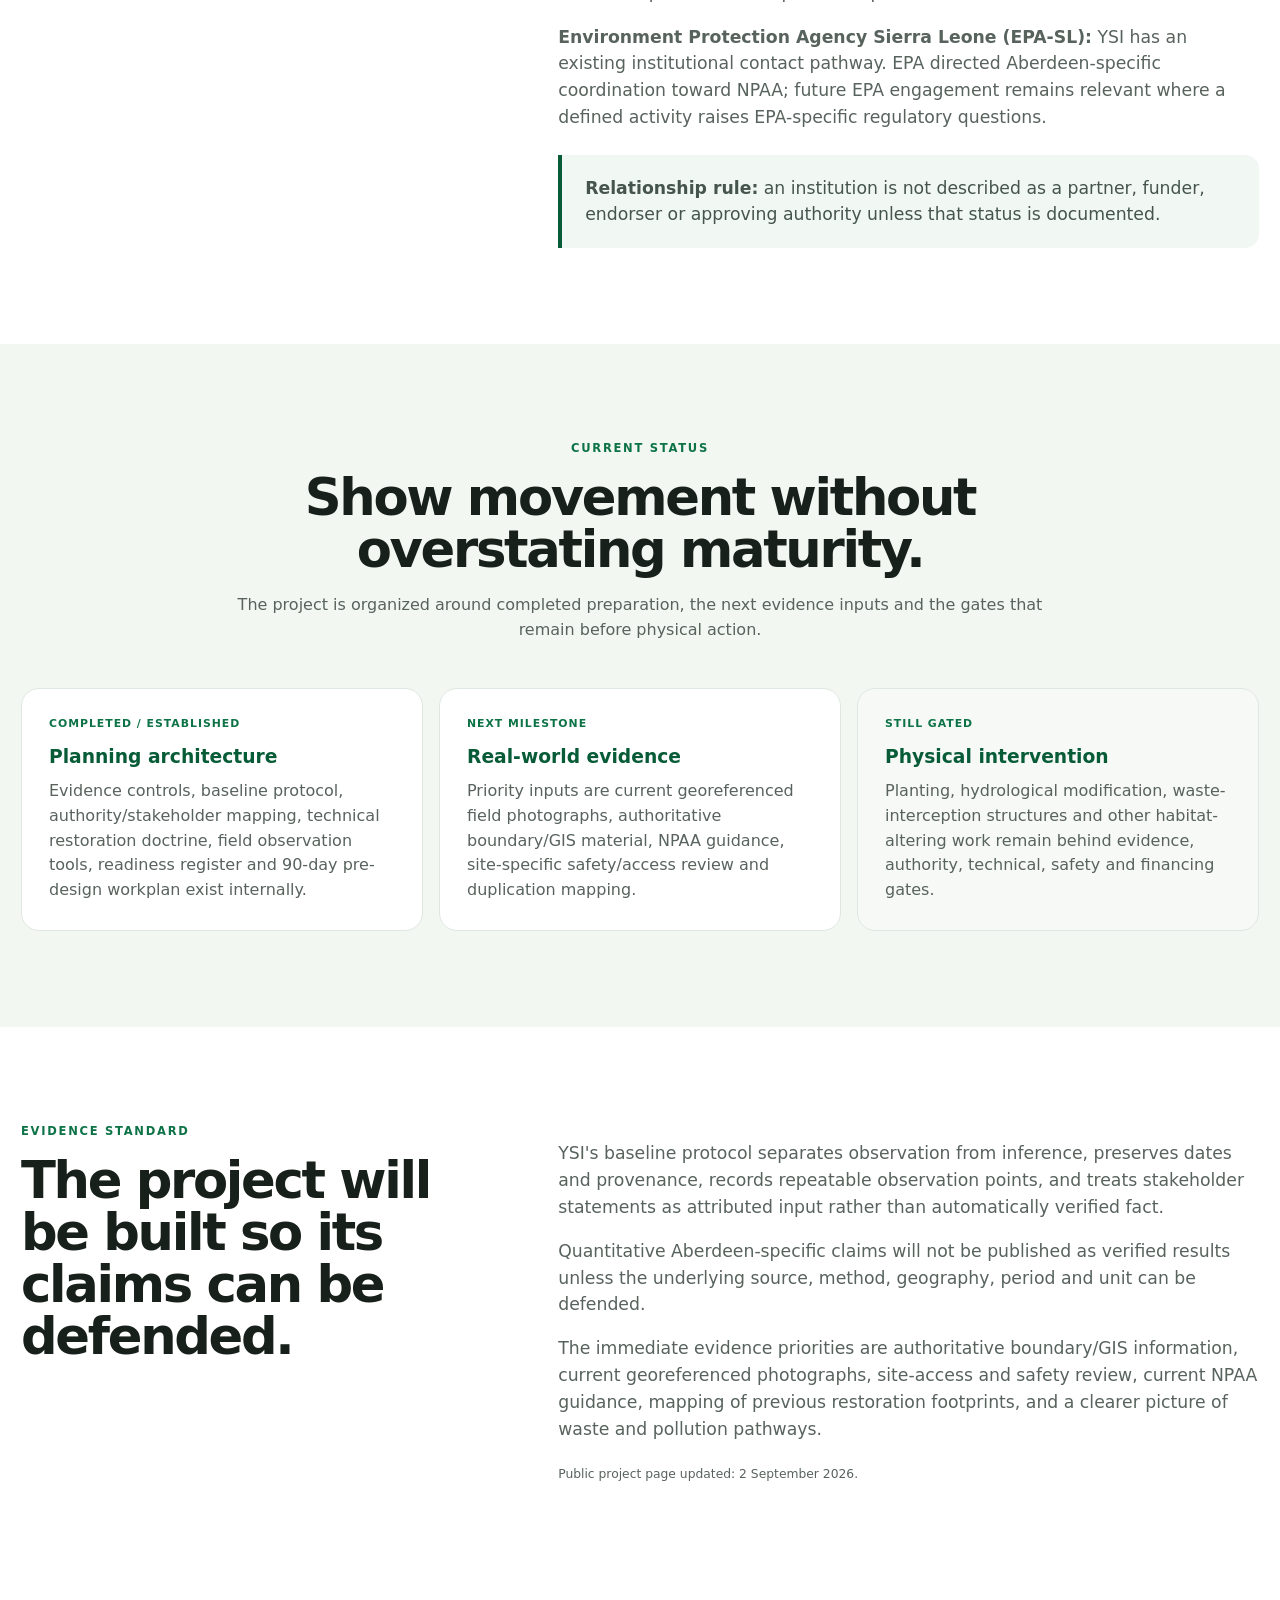
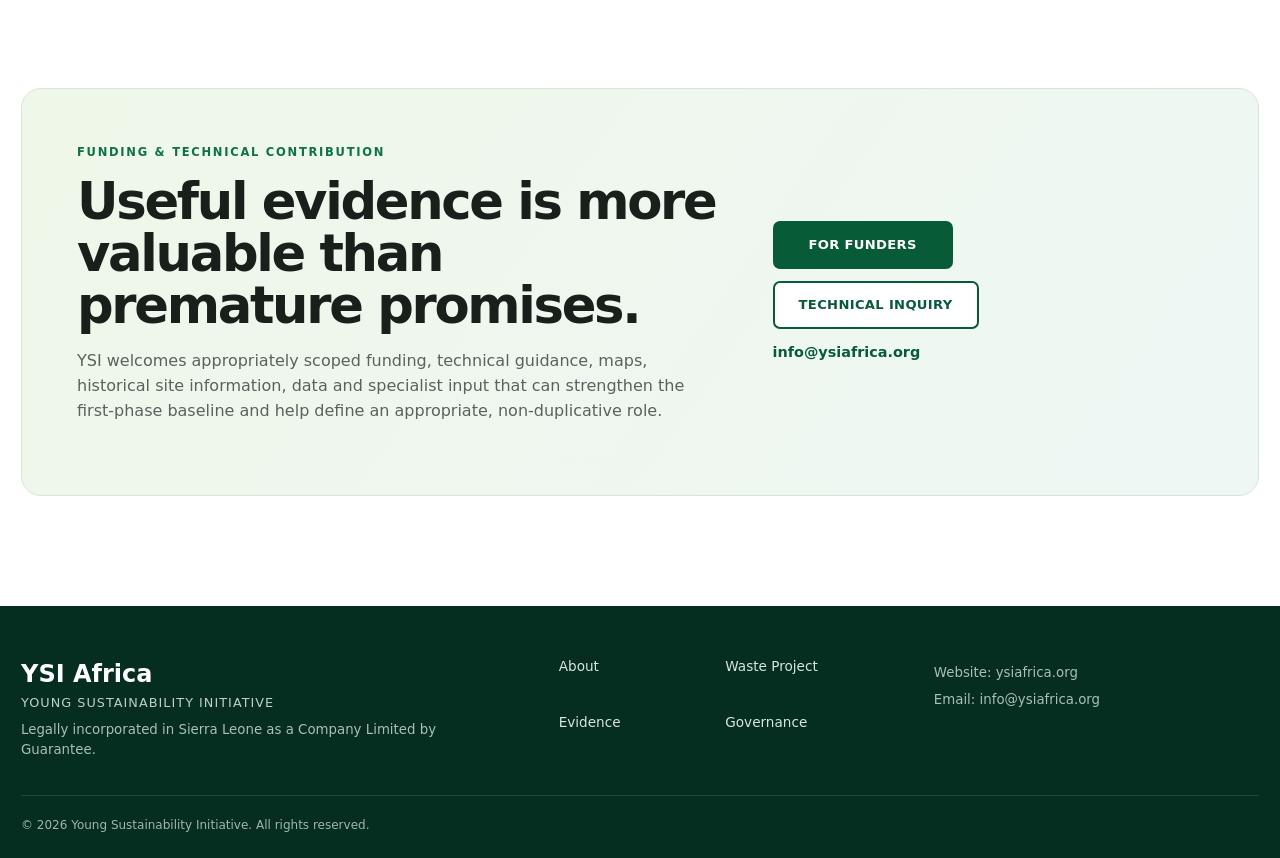
==== commit 38305747: "Make site images static and canonical" ====
--- a/aberdeen.html
+++ b/aberdeen.html
@@ -8,7 +8,7 @@
   <meta name="robots" content="index,follow,max-image-preview:large,max-snippet:-1,max-video-preview:-1">
   <meta name="theme-color" content="#075c37">
   <link rel="canonical" href="https://ysiafrica.org/aberdeen.html">
-  <link rel="icon" href="assets/images/favicon.svg" type="image/svg+xml">
+  <link rel="icon" href="/assets/images/favicon.svg" type="image/svg+xml">
   <link rel="stylesheet" href="styles.css">
   <meta property="og:site_name" content="YSI Africa">
   <meta property="og:title" content="Aberdeen Creek Protection, Baseline & Ecological Recovery | YSI Africa">
@@ -122,6 +122,6 @@
 </main>
 
 <footer class="footer"><div class="wrap footer-grid"><div><strong>YSI Africa</strong><span>Young Sustainability Initiative</span><small>Legally incorporated in Sierra Leone as a Company Limited by Guarantee.</small></div><div class="footer-links"><a href="about.html">About</a><a href="flagship.html">Waste Project</a><a href="evidence.html">Evidence</a><a href="governance.html">Governance</a></div><div><small>Website: ysiafrica.org</small><small>Email: info@ysiafrica.org</small></div></div><div class="wrap copyright">© 2026 Young Sustainability Initiative. All rights reserved.</div></footer>
-<script src="script.js?v=20260902institutional1"></script>
+<script src="script.js?v=20260903imgfix3"></script>
 </body>
 </html>
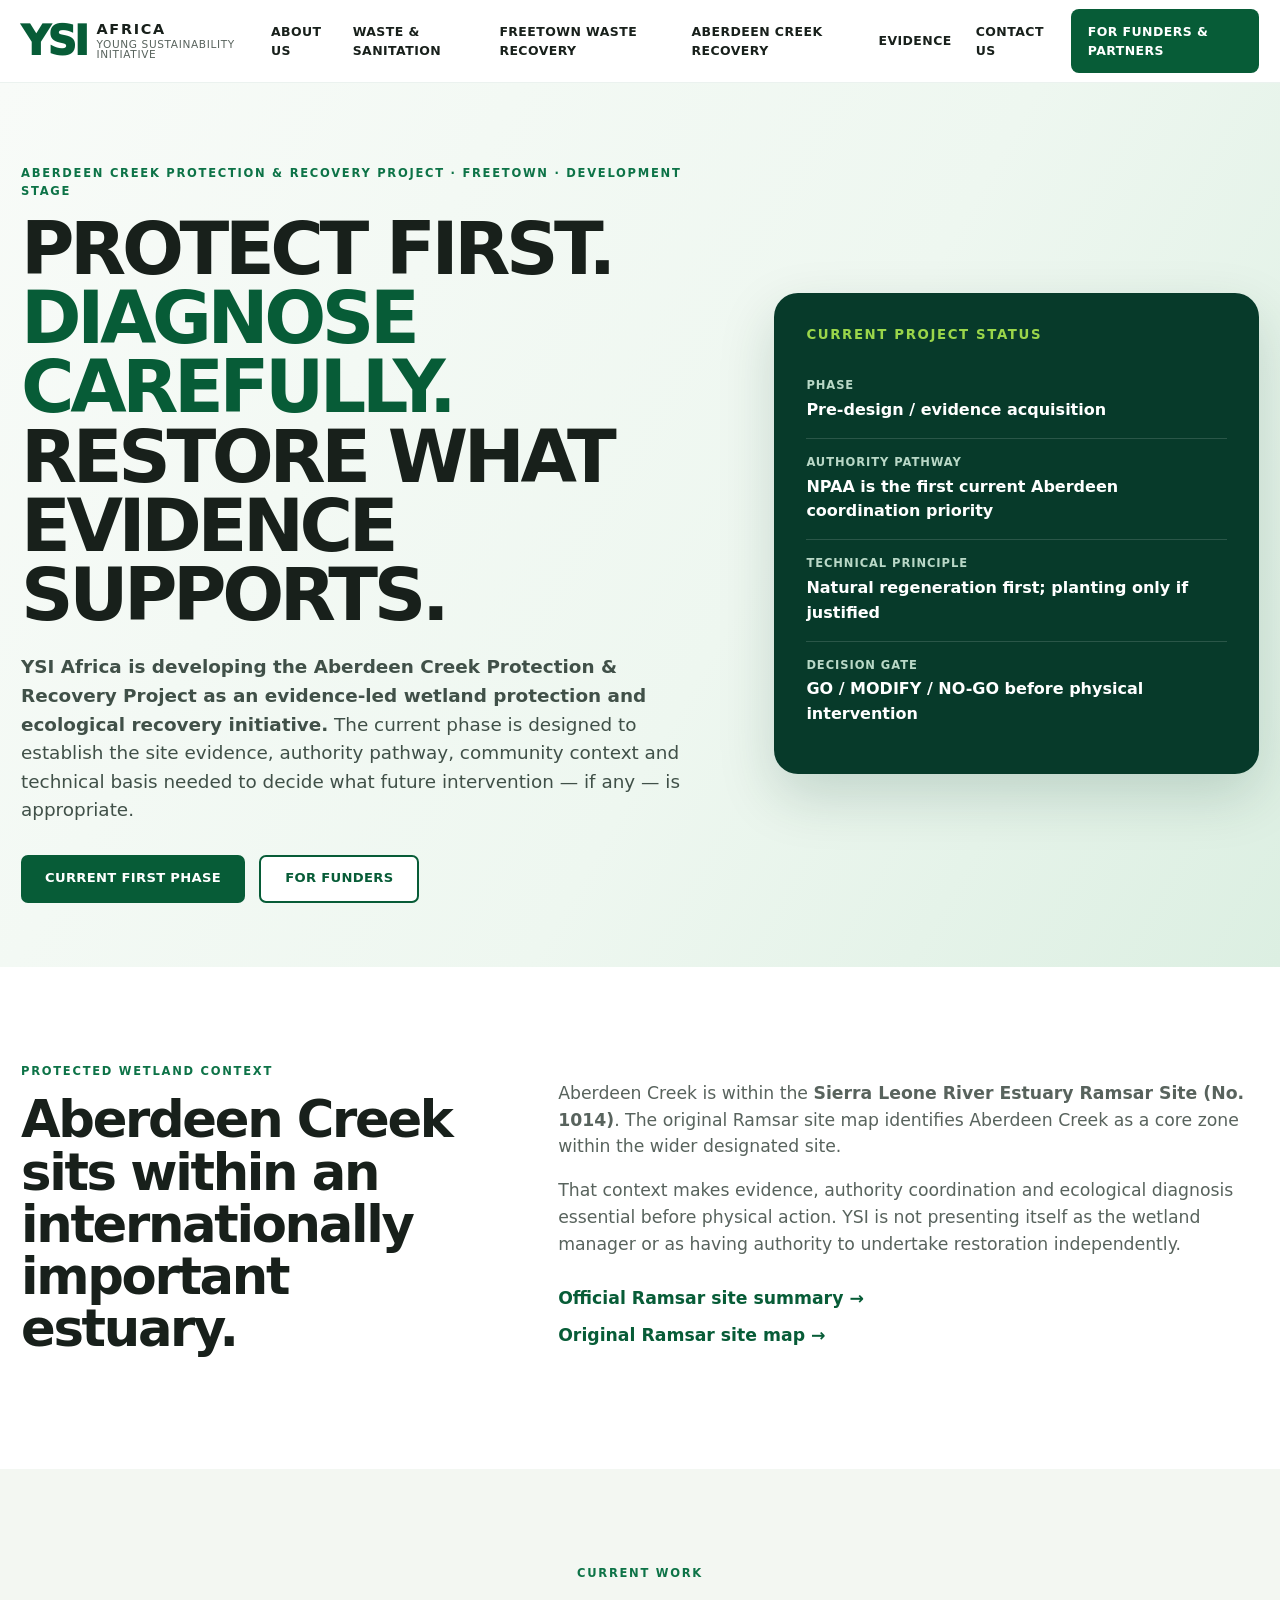
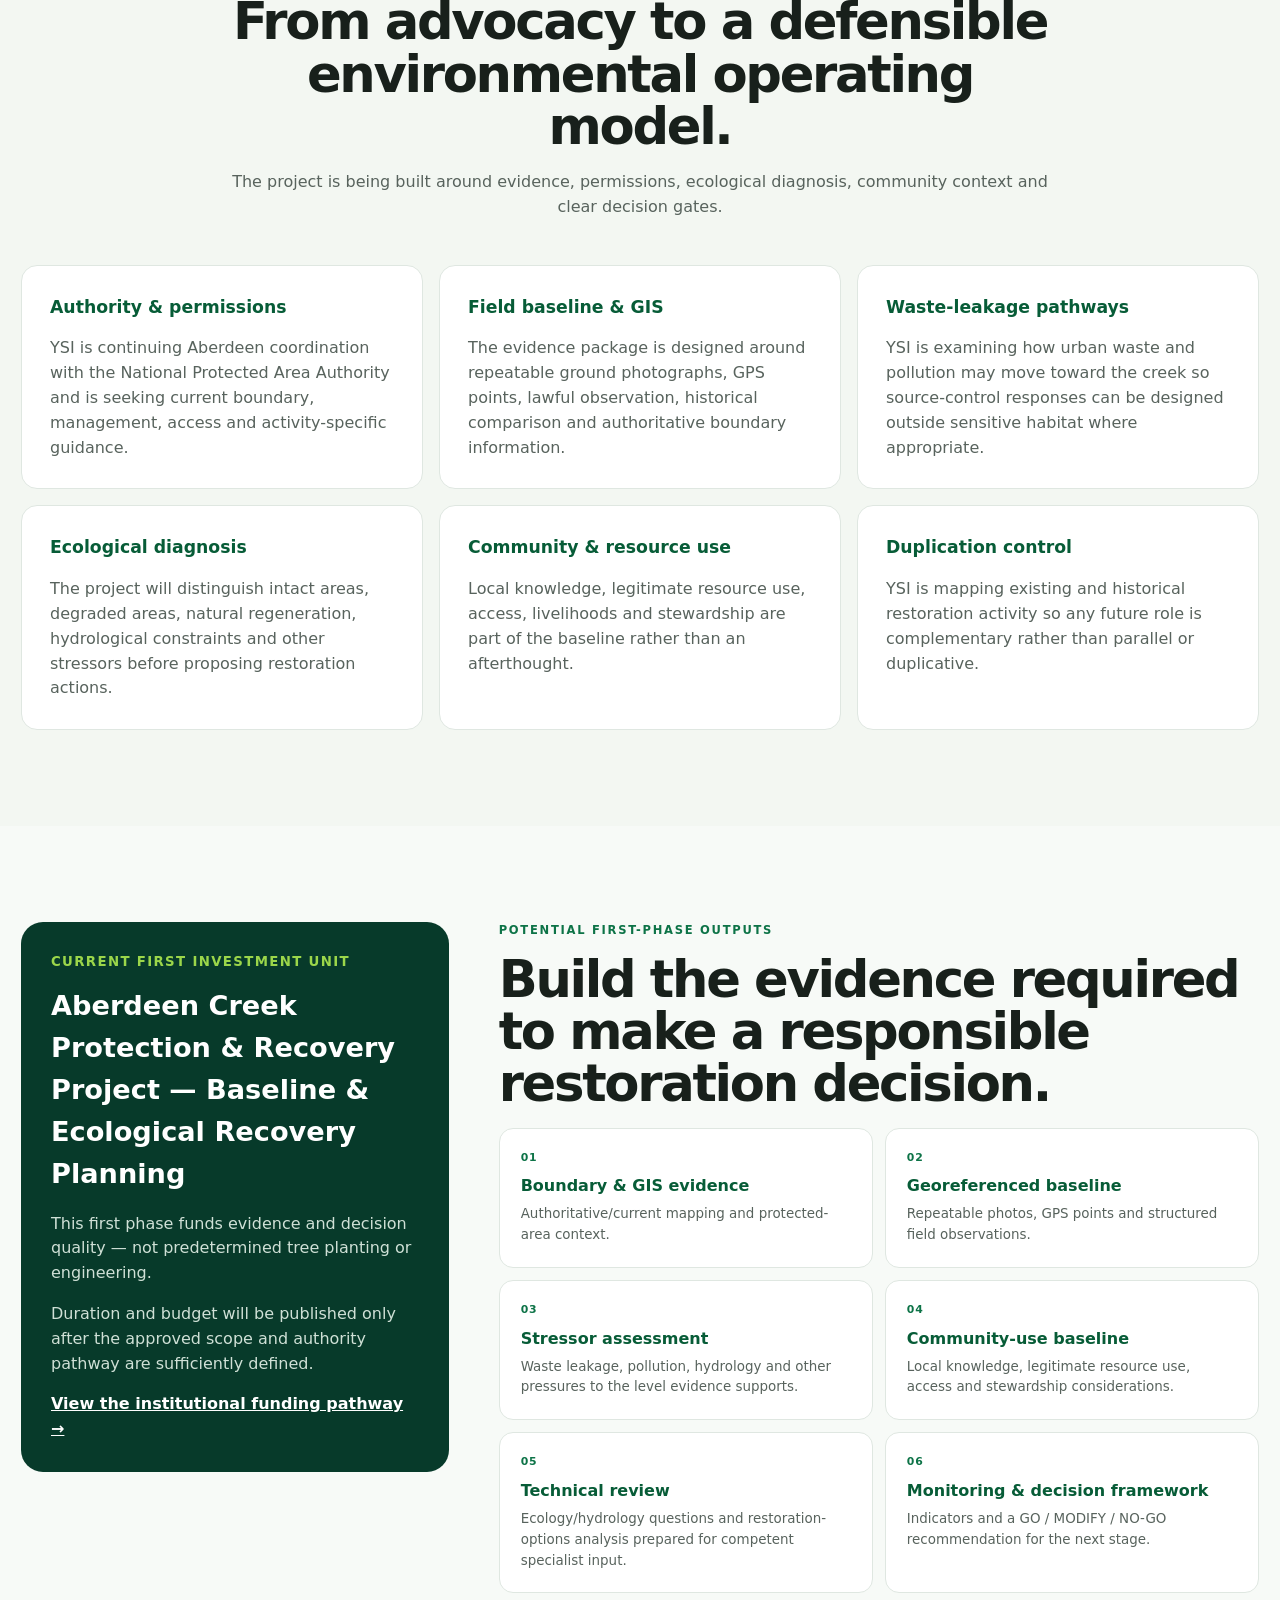
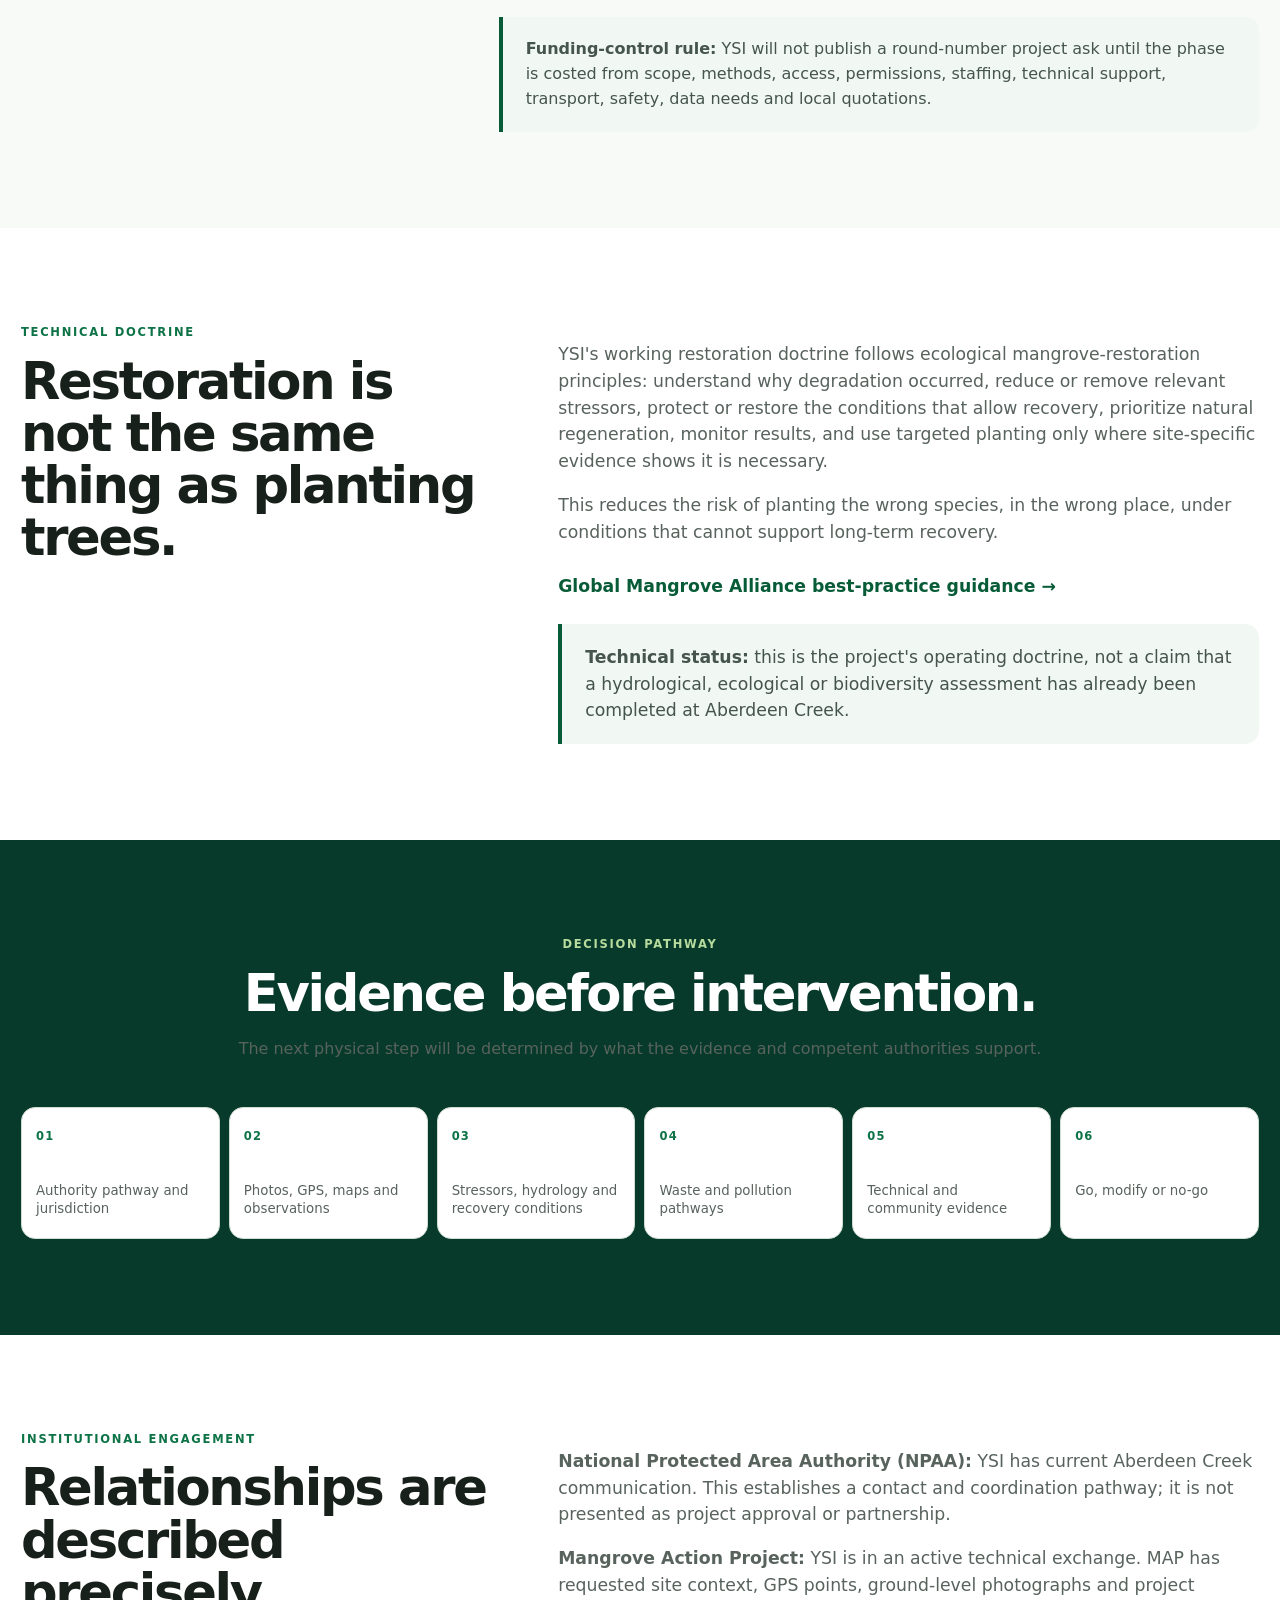
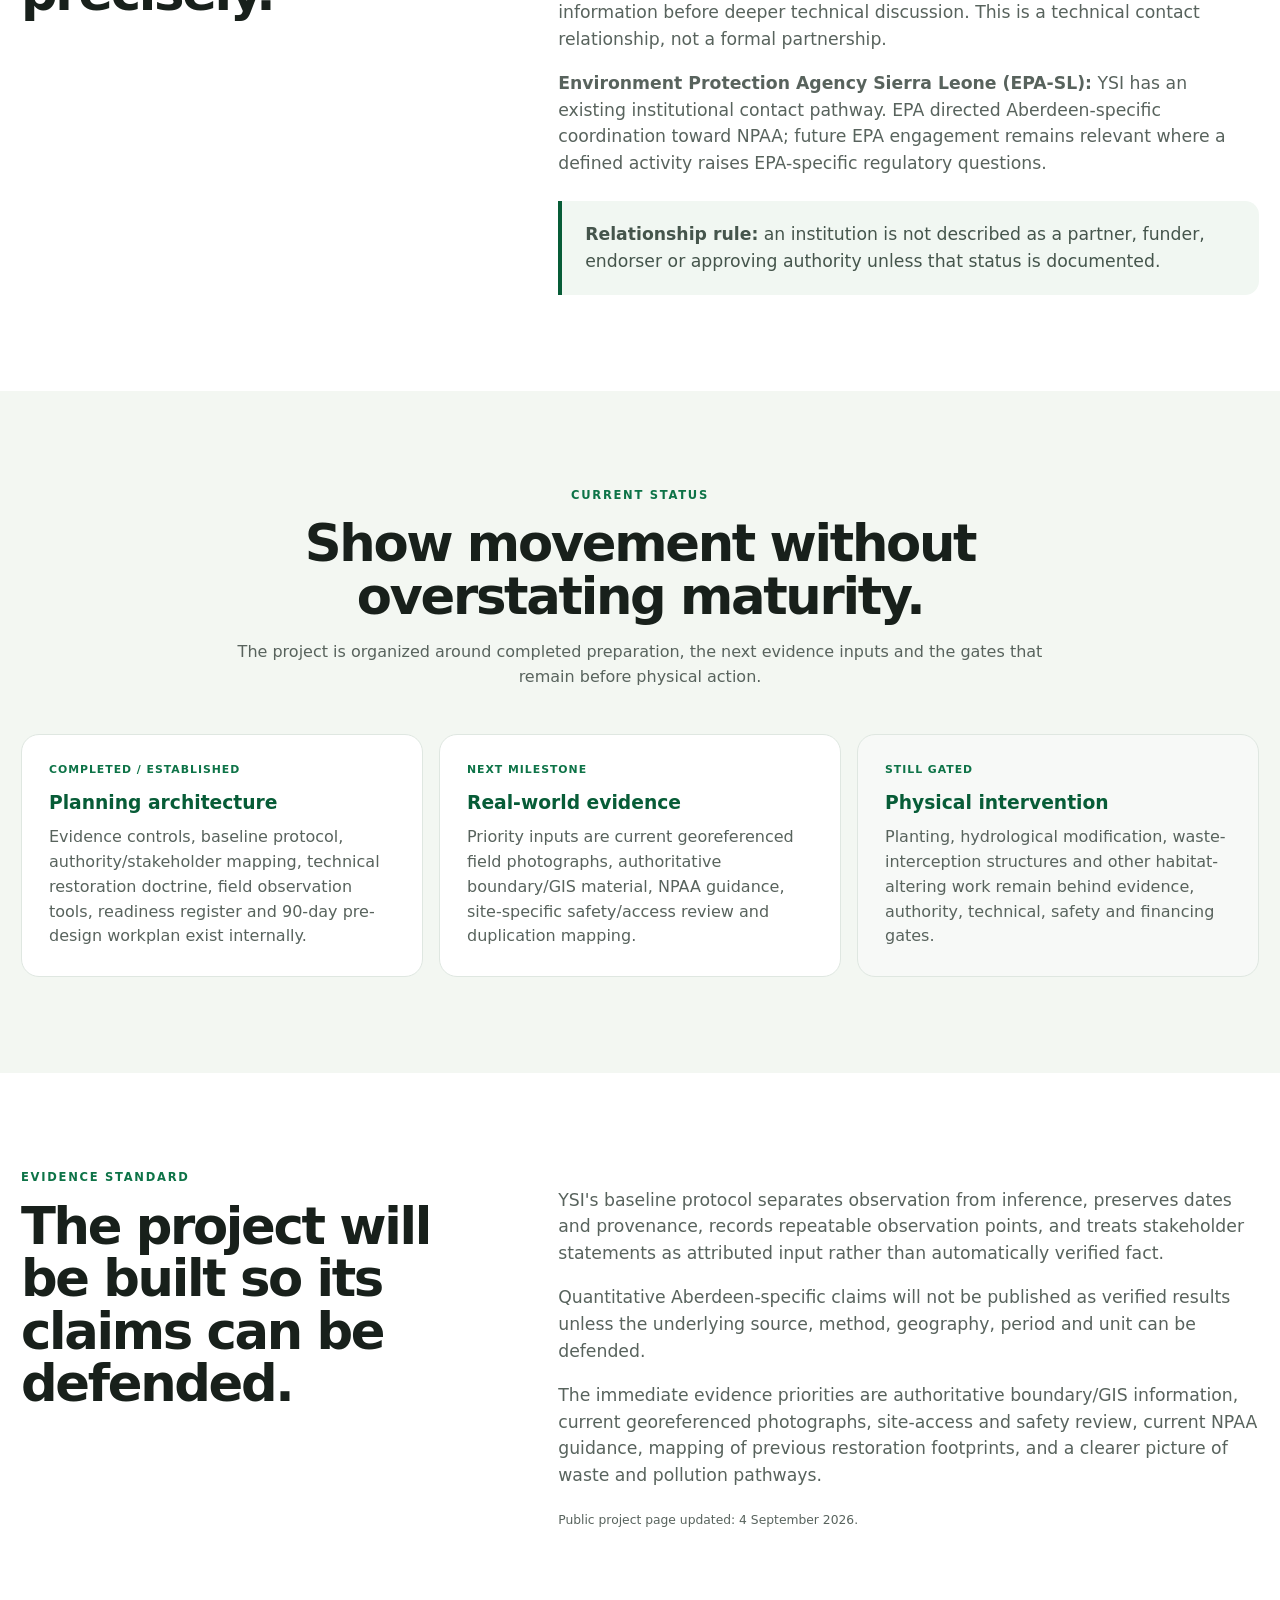
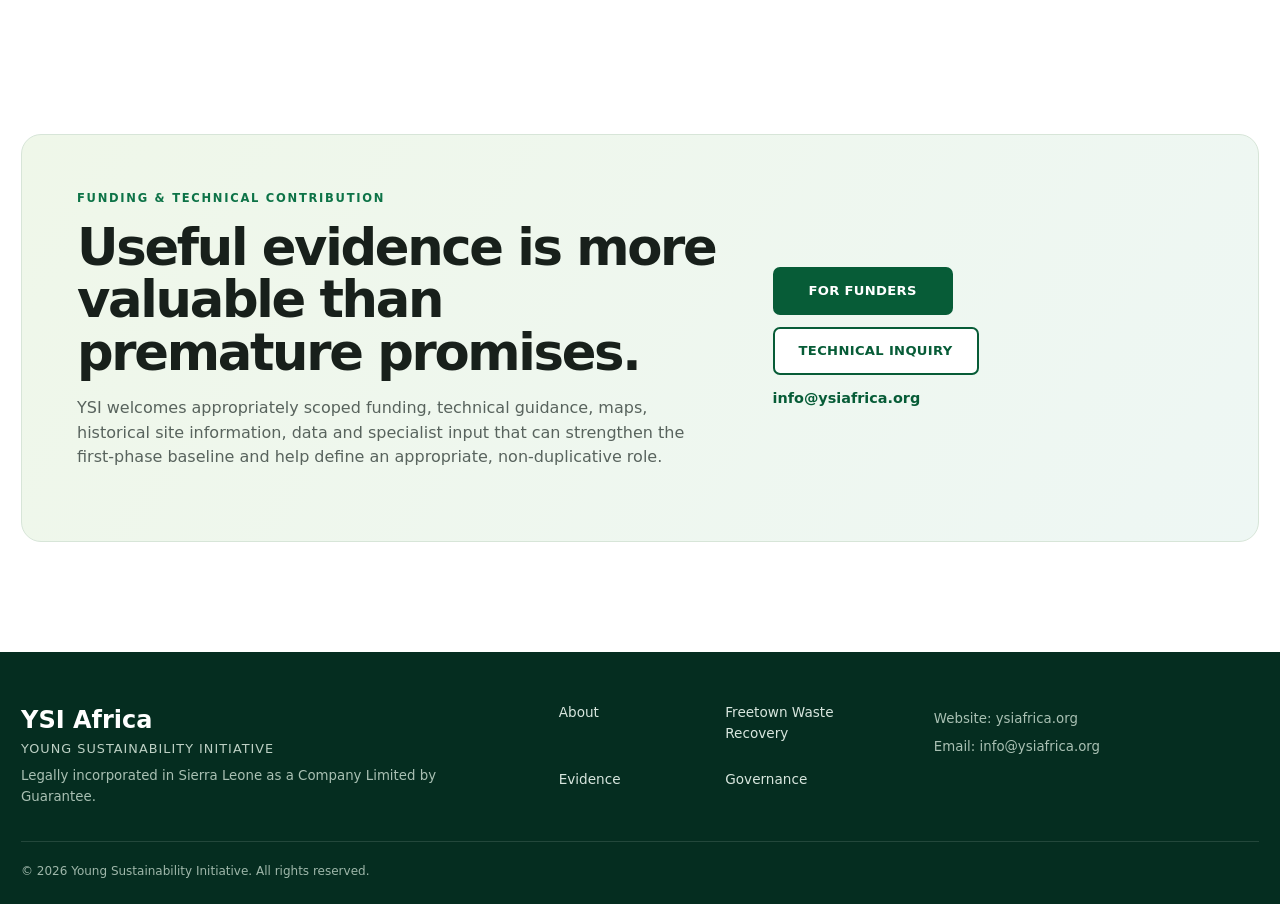
==== commit f7c1d651: "Rename Aberdeen flagship as Protection and Recovery Project" ====
--- a/aberdeen.html
+++ b/aberdeen.html
@@ -3,28 +3,28 @@
 <head>
   <meta charset="utf-8">
   <meta name="viewport" content="width=device-width, initial-scale=1">
-  <title>Aberdeen Creek Protection, Baseline & Ecological Recovery | YSI Africa</title>
-  <meta name="description" content="YSI Africa's development-stage Aberdeen Creek programme in Freetown: authority coordination, baseline evidence, waste-leakage analysis, ecological diagnosis and fundable restoration-planning work before physical intervention.">
+  <title>Aberdeen Creek Protection & Recovery Project | YSI Africa</title>
+  <meta name="description" content="YSI Africa's Aberdeen Creek Protection & Recovery Project in Freetown: authority coordination, baseline evidence, waste-leakage analysis, ecological diagnosis and recovery planning before physical intervention.">
   <meta name="robots" content="index,follow,max-image-preview:large,max-snippet:-1,max-video-preview:-1">
   <meta name="theme-color" content="#075c37">
   <link rel="canonical" href="https://ysiafrica.org/aberdeen.html">
   <link rel="icon" href="/assets/images/favicon.svg" type="image/svg+xml">
-  <link rel="stylesheet" href="styles.css">
+  <link rel="stylesheet" href="styles.css?v=20260903-clean2">
   <meta property="og:site_name" content="YSI Africa">
-  <meta property="og:title" content="Aberdeen Creek Protection, Baseline & Ecological Recovery | YSI Africa">
-  <meta property="og:description" content="A development-stage YSI Africa programme for evidence-led wetland protection and ecological recovery planning at Aberdeen Creek, Freetown.">
+  <meta property="og:title" content="Aberdeen Creek Protection & Recovery Project | YSI Africa">
+  <meta property="og:description" content="A development-stage YSI Africa project for evidence-led wetland protection and ecological recovery planning at Aberdeen Creek, Freetown.">
   <meta property="og:type" content="website">
   <meta property="og:url" content="https://ysiafrica.org/aberdeen.html">
   <meta name="twitter:card" content="summary">
-  <meta name="twitter:title" content="Aberdeen Creek Protection, Baseline & Ecological Recovery | YSI Africa">
+  <meta name="twitter:title" content="Aberdeen Creek Protection & Recovery Project | YSI Africa">
   <meta name="twitter:description" content="Evidence first. Authority coordination. Technical diagnosis before physical intervention.">
   <script type="application/ld+json">
   {
     "@context":"https://schema.org",
     "@type":"WebPage",
-    "name":"Aberdeen Creek Protection, Baseline & Ecological Recovery",
+    "name":"Aberdeen Creek Protection & Recovery Project",
     "url":"https://ysiafrica.org/aberdeen.html",
-    "description":"Development-stage Aberdeen Creek wetland protection, baseline and ecological recovery planning by Young Sustainability Initiative (YSI Africa).",
+    "description":"Development-stage Aberdeen Creek Protection & Recovery Project by Young Sustainability Initiative (YSI Africa), centered on baseline evidence, authority coordination and ecological recovery planning.",
     "isPartOf":{"@id":"https://ysiafrica.org/#website"},
     "about":[{"@type":"Place","name":"Aberdeen Creek","address":{"@type":"PostalAddress","addressLocality":"Freetown","addressCountry":"SL"}},{"@id":"https://ysiafrica.org/#organization"}],
     "inLanguage":"en"
@@ -49,7 +49,7 @@
   <div class="wrap nav-wrap">
     <a class="brand" href="index.html" aria-label="YSI Africa home"><span class="brand-ysi">YSI</span><span class="brand-africa">AFRICA</span><span class="brand-name">Young Sustainability Initiative</span></a>
     <button class="menu" aria-expanded="false" aria-controls="nav">Menu</button>
-    <nav id="nav" class="nav" aria-label="Main navigation"><a href="about.html">About Us</a><a href="index.html#work">What We Do</a><a href="flagship.html">Waste Project</a><a href="aberdeen.html" aria-current="page">Aberdeen</a><a href="evidence.html">Evidence</a><a href="governance.html">Governance & Accountability</a><a class="nav-cta" href="funders.html">For Funders</a><a href="mailto:info@ysiafrica.org?subject=YSI%20Africa%20Inquiry">Contact Us</a></nav>
+    <nav id="nav" class="nav" aria-label="Main navigation"></nav>
   </div>
 </header>
 
@@ -57,9 +57,9 @@
   <section class="ab-hero">
     <div class="wrap ab-hero-grid">
       <div>
-        <p class="eyebrow">Aberdeen Creek · Freetown · Development stage</p>
+        <p class="eyebrow">Aberdeen Creek Protection & Recovery Project · Freetown · Development stage</p>
         <h1>Protect first.<br><span>Diagnose carefully.</span><br>Restore what evidence supports.</h1>
-        <p class="ab-intro"><strong>YSI Africa is developing an evidence-led Aberdeen Creek protection, baseline and ecological recovery programme.</strong> The current phase is designed to establish the site evidence, authority pathway, community context and technical basis needed to decide what future intervention — if any — is appropriate.</p>
+        <p class="ab-intro"><strong>YSI Africa is developing the Aberdeen Creek Protection & Recovery Project as an evidence-led wetland protection and ecological recovery initiative.</strong> The current phase is designed to establish the site evidence, authority pathway, community context and technical basis needed to decide what future intervention — if any — is appropriate.</p>
         <div class="actions"><a class="btn btn-primary" href="#fundable-phase">Current first phase</a><a class="btn btn-secondary" href="funders.html#priorities">For Funders</a></div>
       </div>
       <aside class="status-panel" aria-label="Current project status">
@@ -85,7 +85,7 @@
 
   <section class="section fundable" id="fundable-phase">
     <div class="wrap fundable-grid">
-      <aside class="fundable-panel"><small>Current first investment unit</small><h3>Aberdeen Creek Baseline & Ecological Recovery Planning</h3><p>This first phase funds evidence and decision quality — not predetermined tree planting or engineering.</p><p>Duration and budget will be published only after the approved scope and authority pathway are sufficiently defined.</p><a href="funders.html#priorities">View the institutional funding pathway →</a></aside>
+      <aside class="fundable-panel"><small>Current first investment unit</small><h3>Aberdeen Creek Protection & Recovery Project — Baseline & Ecological Recovery Planning</h3><p>This first phase funds evidence and decision quality — not predetermined tree planting or engineering.</p><p>Duration and budget will be published only after the approved scope and authority pathway are sufficiently defined.</p><a href="funders.html#priorities">View the institutional funding pathway →</a></aside>
       <div><p class="eyebrow">Potential first-phase outputs</p><h2>Build the evidence required to make a responsible restoration decision.</h2><div class="outputs">
         <article class="output"><b>01</b><strong>Boundary & GIS evidence</strong><span>Authoritative/current mapping and protected-area context.</span></article>
         <article class="output"><b>02</b><strong>Georeferenced baseline</strong><span>Repeatable photos, GPS points and structured field observations.</span></article>
@@ -116,12 +116,12 @@
     <article class="status-card gated"><b>Still gated</b><h3>Physical intervention</h3><p>Planting, hydrological modification, waste-interception structures and other habitat-altering work remain behind evidence, authority, technical, safety and financing gates.</p></article>
   </div></div></section>
 
-  <section class="section" id="evidence"><div class="wrap split"><div><p class="eyebrow">Evidence standard</p><h2>The project will be built so its claims can be defended.</h2></div><div class="body-copy"><p>YSI's baseline protocol separates observation from inference, preserves dates and provenance, records repeatable observation points, and treats stakeholder statements as attributed input rather than automatically verified fact.</p><p>Quantitative Aberdeen-specific claims will not be published as verified results unless the underlying source, method, geography, period and unit can be defended.</p><p>The immediate evidence priorities are authoritative boundary/GIS information, current georeferenced photographs, site-access and safety review, current NPAA guidance, mapping of previous restoration footprints, and a clearer picture of waste and pollution pathways.</p><p class="update-stamp">Public project page updated: 2 September 2026.</p></div></div></section>
+  <section class="section" id="evidence"><div class="wrap split"><div><p class="eyebrow">Evidence standard</p><h2>The project will be built so its claims can be defended.</h2></div><div class="body-copy"><p>YSI's baseline protocol separates observation from inference, preserves dates and provenance, records repeatable observation points, and treats stakeholder statements as attributed input rather than automatically verified fact.</p><p>Quantitative Aberdeen-specific claims will not be published as verified results unless the underlying source, method, geography, period and unit can be defended.</p><p>The immediate evidence priorities are authoritative boundary/GIS information, current georeferenced photographs, site-access and safety review, current NPAA guidance, mapping of previous restoration footprints, and a clearer picture of waste and pollution pathways.</p><p class="update-stamp">Public project page updated: 4 September 2026.</p></div></div></section>
 
-  <section class="section contact"><div class="wrap contact-box"><div><p class="eyebrow">Funding & technical contribution</p><h2>Useful evidence is more valuable than premature promises.</h2><p>YSI welcomes appropriately scoped funding, technical guidance, maps, historical site information, data and specialist input that can strengthen the first-phase baseline and help define an appropriate, non-duplicative role.</p></div><div class="contact-actions"><a class="btn btn-primary light-btn" href="funders.html#priorities">For Funders</a><a class="btn btn-secondary" href="mailto:info@ysiafrica.org?subject=Aberdeen%20Creek%20Technical%20Inquiry">Technical inquiry</a><span>info@ysiafrica.org</span></div></div></section>
+  <section class="section contact"><div class="wrap contact-box"><div><p class="eyebrow">Funding & technical contribution</p><h2>Useful evidence is more valuable than premature promises.</h2><p>YSI welcomes appropriately scoped funding, technical guidance, maps, historical site information, data and specialist input that can strengthen the first-phase baseline and help define an appropriate, non-duplicative role.</p></div><div class="contact-actions"><a class="btn btn-primary light-btn" href="funders.html#priorities">For Funders</a><a class="btn btn-secondary" href="mailto:info@ysiafrica.org?subject=Aberdeen%20Creek%20Protection%20and%20Recovery%20Project%20Technical%20Inquiry">Technical inquiry</a><span>info@ysiafrica.org</span></div></div></section>
 </main>
 
-<footer class="footer"><div class="wrap footer-grid"><div><strong>YSI Africa</strong><span>Young Sustainability Initiative</span><small>Legally incorporated in Sierra Leone as a Company Limited by Guarantee.</small></div><div class="footer-links"><a href="about.html">About</a><a href="flagship.html">Waste Project</a><a href="evidence.html">Evidence</a><a href="governance.html">Governance</a></div><div><small>Website: ysiafrica.org</small><small>Email: info@ysiafrica.org</small></div></div><div class="wrap copyright">© 2026 Young Sustainability Initiative. All rights reserved.</div></footer>
-<script src="script.js?v=20260903imgfix3"></script>
+<footer class="footer"><div class="wrap footer-grid"><div><strong>YSI Africa</strong><span>Young Sustainability Initiative</span><small>Legally incorporated in Sierra Leone as a Company Limited by Guarantee.</small></div><div class="footer-links"><a href="about.html">About</a><a href="flagship.html">Freetown Waste Recovery</a><a href="evidence.html">Evidence</a><a href="governance.html">Governance</a></div><div><small>Website: ysiafrica.org</small><small>Email: info@ysiafrica.org</small></div></div><div class="wrap copyright">© 2026 Young Sustainability Initiative. All rights reserved.</div></footer>
+<script src="script.js?v=20260905-project-names"></script>
 </body>
 </html>
--- a/styles.css
+++ b/styles.css
@@ -1,10 +1,10 @@
 :root{--green:#075c37;--green2:#0d7347;--dark:#073a2a;--lime:#9bd64a;--ink:#18201b;--muted:#58635d;--line:#dfe7e1;--soft:#f3f7f2;--white:#fff;--max:1280px}*{box-sizing:border-box}html{scroll-behavior:smooth}body{margin:0;font-family:Inter,ui-sans-serif,system-ui,-apple-system,BlinkMacSystemFont,"Segoe UI",sans-serif;color:var(--ink);background:#fff;line-height:1.55}a{color:inherit}.wrap{width:min(var(--max),calc(100% - 42px));margin:auto}.skip-link{position:absolute;left:-9999px}.skip-link:focus{left:16px;top:16px;z-index:99;background:#fff;padding:10px 14px;border-radius:10px}.header{position:sticky;top:0;z-index:20;background:rgba(255,255,255,.95);backdrop-filter:blur(12px);border-bottom:1px solid rgba(7,92,55,.08)}.nav-wrap{min-height:82px;display:flex;align-items:center;justify-content:space-between;gap:24px}.brand{text-decoration:none;display:grid;grid-template-columns:auto auto;column-gap:10px;align-items:center;line-height:.9}.brand-ysi{grid-row:1/3;color:var(--green);font-size:2.5rem;font-weight:950;letter-spacing:-.06em}.brand-africa{font-size:.9rem;font-weight:900;letter-spacing:.12em}.brand-name{font-size:.66rem;color:var(--muted);text-transform:uppercase;letter-spacing:.06em;margin-top:5px}.nav{display:flex;align-items:center;gap:24px;font-size:.78rem;font-weight:800;text-transform:uppercase;letter-spacing:.035em}.nav a{text-decoration:none}.nav a:hover{color:var(--green2)}.nav-cta{background:var(--green);color:#fff!important;padding:13px 17px;border-radius:8px}.menu{display:none;border:1px solid var(--line);background:#fff;border-radius:999px;padding:10px 14px;font-weight:800}.hero{padding:56px 0 0;background:linear-gradient(90deg,#fff 0,#fff 42%,#edf7f1 100%)}.hero-grid{display:grid;grid-template-columns:.82fr 1.18fr;min-height:530px;align-items:center;gap:36px}.hero-copy{padding:35px 0 70px}.eyebrow{text-transform:uppercase;letter-spacing:.15em;font-size:.72rem;font-weight:900;color:var(--green2);margin:0 0 13px}.hero h1{font-size:clamp(3rem,5vw,5.1rem);line-height:.97;letter-spacing:-.055em;margin:0 0 25px;text-transform:uppercase}.hero h1 span{color:var(--green)}.intro{font-size:1.12rem;max-width:650px;color:#3f4944}.actions{display:flex;gap:14px;flex-wrap:wrap;margin-top:30px}.btn{display:inline-flex;align-items:center;justify-content:center;min-height:48px;padding:0 24px;border-radius:7px;text-decoration:none;font-weight:900;text-transform:uppercase;letter-spacing:.025em;font-size:.82rem}.btn-primary{background:var(--green);color:#fff}.btn-secondary{border:2px solid var(--green);color:var(--green);background:#fff}.hero-photo{align-self:stretch;margin:0;position:relative;overflow:hidden;min-height:530px;background:#dfe9df}.hero-photo img{position:absolute;inset:0;width:100%;height:100%;object-fit:cover}.hero-photo:after{content:"";position:absolute;inset:0;background:linear-gradient(90deg,rgba(255,255,255,.28),transparent 25%)}.hero-photo figcaption{position:absolute;z-index:2;right:14px;bottom:12px;max-width:410px;background:rgba(4,39,27,.73);color:#fff;padding:8px 11px;border-radius:6px;font-size:.66rem;backdrop-filter:blur(6px)}.impact-strip{background:linear-gradient(90deg,#0b5d36,#0b6c3a);color:#fff}.impact-grid{display:grid;grid-template-columns:repeat(4,1fr)}.impact-item{padding:24px 27px;border-right:1px solid rgba(255,255,255,.25)}.impact-item:last-child{border-right:0}.impact-item strong,.impact-item span,.impact-item small{display:block}.impact-item strong{font-size:1.75rem;color:var(--lime);letter-spacing:-.03em}.impact-item span{font-weight:900;text-transform:uppercase}.impact-item small{color:#e3eee8;margin-top:4px}.section{padding:96px 0}.section-head{text-align:center;max-width:820px;margin:0 auto 45px}.section h2{font-size:clamp(2.2rem,4vw,3.7rem);line-height:1.02;letter-spacing:-.045em;margin:0 0 18px}.section-head>p:last-child,.lede,.body-copy,.project p{color:var(--muted)}.cards{display:grid;gap:16px}.four{grid-template-columns:repeat(4,1fr)}.card{border:1px solid var(--line);border-radius:16px;padding:30px 25px;background:#fff;min-height:270px}.icon{width:56px;height:56px;border-radius:50%;display:grid;place-items:center;background:#e9f5dd;color:var(--green);font-size:1.8rem;font-weight:900;margin-bottom:23px}.card h3{font-size:1.25rem;line-height:1.2;color:var(--green);margin:0 0 12px}.card p{color:var(--muted);font-size:.94rem}.soft{background:var(--soft)}.project-layout{display:grid;grid-template-columns:.78fr 1.22fr;gap:66px;align-items:start}.project-stack{display:grid;gap:14px}.project{background:#fff;border:1px solid var(--line);border-radius:14px;padding:28px}.project.featured{border-left:5px solid var(--green)}.project h3{font-size:1.45rem;margin:12px 0 7px}.pill{display:inline-block;background:#dff1d1;color:#35651e;border-radius:999px;padding:6px 9px;font-size:.68rem;font-weight:900;text-transform:uppercase;letter-spacing:.08em}.pill.alt{background:#d8efeb;color:#0d6254}.pill.dev{background:#ecefed;color:#5c6661}.split{display:grid;grid-template-columns:.8fr 1.2fr;gap:70px}.body-copy{font-size:1.08rem}.dark{background:var(--dark);color:#fff}.eyebrow.light{color:#b7dc9d}.transparency-grid{display:grid;grid-template-columns:.85fr 1.15fr;gap:70px;align-items:start}.dark p{color:#d0e2d8}.principles{display:grid;grid-template-columns:repeat(2,1fr);gap:12px}.principles>div{border:1px solid rgba(255,255,255,.15);border-radius:14px;padding:22px;display:flex;gap:15px;background:rgba(255,255,255,.035)}.principles b{color:var(--lime)}.principles strong,.principles small{display:block}.principles small{color:#bcd0c5;margin-top:4px}.contact{padding-bottom:110px}.contact-box{background:linear-gradient(125deg,#eff7e9,#eef7f4);border:1px solid #d7e5d8;border-radius:20px;padding:55px;display:grid;grid-template-columns:1.2fr .8fr;gap:50px;align-items:center}.contact-box p:last-child{color:var(--muted)}.contact-actions{display:grid;gap:12px;justify-items:start}.light-btn{min-width:180px}.contact-actions span{font-size:.9rem;color:var(--green);font-weight:800}.footer{background:#052d20;color:#fff;padding:50px 0 23px}.footer-grid{display:grid;grid-template-columns:1.2fr .8fr .8fr;gap:50px}.footer-grid strong,.footer-grid span,.footer-grid small{display:block}.footer-grid strong{font-size:1.5rem}.footer-grid span{font-size:.8rem;text-transform:uppercase;letter-spacing:.08em;color:#bdd0c4}.footer-grid small{color:#a9c0b3;margin-top:7px}.footer-links{display:grid;grid-template-columns:repeat(2,1fr);gap:8px}.footer-links a{text-decoration:none;color:#d8e6de;font-size:.85rem}.copyright{border-top:1px solid rgba(255,255,255,.12);margin-top:34px;padding-top:20px;color:#9fb7aa;font-size:.75rem}
 
 /* Flagship project */
-.flagship-hero{padding:82px 0 70px;background:linear-gradient(120deg,#f9fcf8 0,#eef7f0 60%,#dff0e3 100%)}.flagship-hero-grid{display:grid;grid-template-columns:1.25fr .75fr;gap:58px;align-items:center}.flagship-hero h1{font-size:clamp(3rem,6vw,5.7rem);line-height:.94;letter-spacing:-.06em;text-transform:uppercase;margin:0 0 26px}.flagship-hero h1 span{color:var(--green)}.flagship-intro{font-size:1.17rem;max-width:790px;color:#3f4d45}.flagship-tags{display:flex;flex-wrap:wrap;gap:8px;margin-top:27px}.flagship-tags span{border:1px solid #bfd5c4;background:rgba(255,255,255,.72);border-radius:999px;padding:8px 12px;font-size:.73rem;font-weight:900;text-transform:uppercase;letter-spacing:.05em;color:#315944}.flagship-callout{background:var(--dark);color:#fff;border-radius:24px;padding:38px;box-shadow:0 24px 60px rgba(6,56,34,.16)}.flagship-callout small{display:block;color:var(--lime);font-weight:900;letter-spacing:.12em;margin-bottom:13px}.flagship-callout strong{display:block;font-size:2rem;line-height:1.08;letter-spacing:-.035em}.flagship-callout p{color:#cfe0d6;margin-bottom:0}.tight-section{padding:55px 0}.system-figure{margin:0;border:1px solid var(--line);border-radius:24px;overflow:hidden;background:#f8fbf7;box-shadow:0 20px 55px rgba(10,70,43,.09)}.system-figure img{display:block;width:100%;height:auto}.flagship-split{align-items:start}.compact-copy p{margin-top:0;margin-bottom:18px}.flagship-head{max-width:900px}.step-num{font-size:.73rem;font-weight:950;letter-spacing:.1em;color:var(--green2);margin-bottom:26px}.flagship-cards .card{min-height:235px}.flagship-dark-grid{display:grid;grid-template-columns:.8fr 1.2fr;gap:70px;align-items:start}.flow-columns{display:grid;grid-template-columns:1fr 1fr;gap:14px}.flow-columns>div{border:1px solid rgba(255,255,255,.15);border-radius:16px;padding:27px;background:rgba(255,255,255,.04)}.flow-columns h3{color:var(--lime);text-transform:uppercase;letter-spacing:.05em;margin:0 0 10px}.flow-columns p{margin:0}.flagship-proof-grid{display:grid;grid-template-columns:.8fr 1.2fr;gap:70px;align-items:start}.clean-list{margin:0;padding:0;list-style:none;display:grid;gap:10px}.clean-list li{position:relative;padding:15px 18px 15px 47px;border:1px solid var(--line);border-radius:12px;background:#fff;color:#46554d}.clean-list li:before{content:"✓";position:absolute;left:17px;top:13px;color:var(--green);font-weight:950}.flagship-status{padding-top:40px;padding-bottom:110px}.text-link{display:inline-block;margin-top:10px;font-weight:900;color:var(--green);text-decoration:none}.text-link:hover{text-decoration:underline}
+.flagship-hero{padding:82px 0 70px;background:linear-gradient(120deg,#f9fcf8 0,#eef7f0 60%,#dff0e3 100%)}.flagship-hero-grid{display:grid;grid-template-columns:1.25fr .75fr;gap:58px;align-items:center}.flagship-hero h1{font-size:clamp(3rem,6vw,5.7rem);line-height:.94;letter-spacing:-.06em;text-transform:uppercase;margin:0 0 26px}.flagship-hero h1 span{color:var(--green)}.flagship-intro{font-size:1.17rem;max-width:790px;color:#3f4d45}.flagship-tags{display:flex;flex-wrap:wrap;gap:8px;margin-top:27px}.flagship-tags span{border:1px solid #bfd5c4;background:rgba(255,255,255,.72);border-radius:999px;padding:8px 12px;font-size:.73rem;font-weight:900;text-transform:uppercase;letter-spacing:.05em;color:#315944}.flagship-callout{background:var(--dark);color:#fff;border-radius:24px;padding:38px;box-shadow:0 24px 60px rgba(6,56,34,.16)}.flagship-callout small{display:block;color:var(--lime);font-weight:900;letter-spacing:.12em;margin-bottom:13px}.flagship-callout strong{display:block;font-size:2rem;line-height:1.08;letter-spacing:-.035em}.flagship-callout p{color:#cfe0d6;margin-bottom:0}.tight-section{padding:55px 0}.flagship-split{align-items:start}.compact-copy p{margin-top:0;margin-bottom:18px}.flagship-head{max-width:900px}.step-num{font-size:.73rem;font-weight:950;letter-spacing:.1em;color:var(--green2);margin-bottom:26px}.flagship-cards .card{min-height:235px}.flagship-dark-grid{display:grid;grid-template-columns:.8fr 1.2fr;gap:70px;align-items:start}.flow-columns{display:grid;grid-template-columns:1fr 1fr;gap:14px}.flow-columns>div{border:1px solid rgba(255,255,255,.15);border-radius:16px;padding:27px;background:rgba(255,255,255,.04)}.flow-columns h3{color:var(--lime);text-transform:uppercase;letter-spacing:.05em;margin:0 0 10px}.flow-columns p{margin:0}.flagship-proof-grid{display:grid;grid-template-columns:.8fr 1.2fr;gap:70px;align-items:start}.clean-list{margin:0;padding:0;list-style:none;display:grid;gap:10px}.clean-list li{position:relative;padding:15px 18px 15px 47px;border:1px solid var(--line);border-radius:12px;background:#fff;color:#46554d}.clean-list li:before{content:"✓";position:absolute;left:17px;top:13px;color:var(--green);font-weight:950}.flagship-status{padding-top:40px;padding-bottom:110px}.text-link{display:inline-block;margin-top:10px;font-weight:900;color:var(--green);text-decoration:none}.text-link:hover{text-decoration:underline}
 
 @media(max-width:1040px){.nav{gap:14px;font-size:.7rem}.hero-grid{grid-template-columns:1fr}.hero-copy{padding-bottom:30px}.hero-photo{min-height:480px}.four{grid-template-columns:repeat(2,1fr)}.project-layout,.split,.transparency-grid{grid-template-columns:1fr}.impact-grid{grid-template-columns:repeat(2,1fr)}.impact-item:nth-child(2){border-right:0}.contact-box{grid-template-columns:1fr}.flagship-hero-grid,.flagship-dark-grid,.flagship-proof-grid{grid-template-columns:1fr}.flagship-hero{padding-top:60px}.flow-columns{grid-template-columns:1fr 1fr}}
-@media(max-width:760px){.wrap{width:min(var(--max),calc(100% - 28px))}.nav-wrap{min-height:70px}.brand-name{display:none}.brand-ysi{font-size:2rem}.menu{display:block}.nav{display:none;position:absolute;left:14px;right:14px;top:70px;flex-direction:column;align-items:stretch;background:#fff;border:1px solid var(--line);border-radius:14px;padding:14px;box-shadow:0 18px 45px rgba(0,0,0,.1)}.nav.open{display:flex}.nav a{padding:8px}.nav-cta{text-align:center}.hero{padding-top:26px}.hero-grid{gap:12px}.hero h1{font-size:clamp(2.7rem,14vw,4rem)}.hero-photo{min-height:330px}.hero-photo figcaption{left:8px;right:8px;font-size:.61rem}.impact-grid,.four,.principles,.footer-grid{grid-template-columns:1fr}.impact-item{border-right:0;border-bottom:1px solid rgba(255,255,255,.18)}.section{padding:72px 0}.project-layout,.split,.transparency-grid{gap:35px}.contact-box{padding:35px 25px}.footer-links{grid-template-columns:1fr 1fr}.flagship-hero{padding:48px 0}.flagship-hero-grid{gap:28px}.flagship-hero h1{font-size:clamp(2.65rem,13vw,4.2rem)}.flagship-callout{padding:28px}.flagship-callout strong{font-size:1.6rem}.flagship-tags{gap:6px}.flagship-tags span{font-size:.65rem}.tight-section{padding:30px 0}.system-figure{border-radius:14px;overflow-x:auto}.system-figure img{min-width:820px}.flow-columns,.flagship-dark-grid,.flagship-proof-grid{grid-template-columns:1fr;gap:16px}.flagship-status{padding-bottom:75px}}
+@media(max-width:760px){.wrap{width:min(var(--max),calc(100% - 28px))}.nav-wrap{min-height:70px}.brand-name{display:none}.brand-ysi{font-size:2rem}.menu{display:block}.nav{display:none;position:absolute;left:14px;right:14px;top:70px;flex-direction:column;align-items:stretch;background:#fff;border:1px solid var(--line);border-radius:14px;padding:14px;box-shadow:0 18px 45px rgba(0,0,0,.1)}.nav.open{display:flex}.nav a{padding:8px}.nav-cta{text-align:center}.hero{padding-top:26px}.hero-grid{gap:12px}.hero h1{font-size:clamp(2.7rem,14vw,4rem)}.hero-photo{min-height:330px}.hero-photo figcaption{left:8px;right:8px;font-size:.61rem}.impact-grid,.four,.principles,.footer-grid{grid-template-columns:1fr}.impact-item{border-right:0;border-bottom:1px solid rgba(255,255,255,.18)}.section{padding:72px 0}.project-layout,.split,.transparency-grid{gap:35px}.contact-box{padding:35px 25px}.footer-links{grid-template-columns:1fr 1fr}.flagship-hero{padding:48px 0}.flagship-hero-grid{gap:28px}.flagship-hero h1{font-size:clamp(2.65rem,13vw,4.2rem)}.flagship-callout{padding:28px}.flagship-callout strong{font-size:1.6rem}.flagship-tags{gap:6px}.flagship-tags span{font-size:.65rem}.tight-section{padding:30px 0}.flow-columns,.flagship-dark-grid,.flagship-proof-grid{grid-template-columns:1fr;gap:16px}.flagship-status{padding-bottom:75px}}
 
 
 /* Documentary field evidence */
@@ -15,9 +15,10 @@
 .field-proof{display:flex;flex-wrap:wrap;gap:9px 14px;align-items:center;margin-top:25px;padding-top:18px;border-top:1px solid #d5e2d7}
 .field-proof strong{color:var(--green);font-size:.75rem;text-transform:uppercase;letter-spacing:.08em}
 .field-proof span{color:var(--muted);font-size:.8rem}
-.field-mosaic{margin:0;overflow:hidden;border-radius:20px;background:#dfe9df;border:1px solid #d3e1d5;box-shadow:0 18px 45px rgba(7,58,42,.10)}
-.field-mosaic img{display:block;width:100%;height:auto;aspect-ratio:3/2;object-fit:cover}
-.field-mosaic figcaption{padding:11px 14px;background:#fff;color:var(--muted);font-size:.72rem;line-height:1.45}
+
+
+
 .flagship-field-evidence{background:#fff;border-top:1px solid #edf2ed;border-bottom:1px solid #edf2ed}
 @media(max-width:1040px){.field-evidence-grid{grid-template-columns:1fr;gap:28px}.field-evidence-copy>p:not(.eyebrow){max-width:800px}}
-@media(max-width:760px){.field-evidence{padding:62px 0}.field-mosaic{border-radius:14px}.field-mosaic figcaption{font-size:.68rem}}
+@media(max-width:760px){.field-evidence{padding:62px 0}}
+
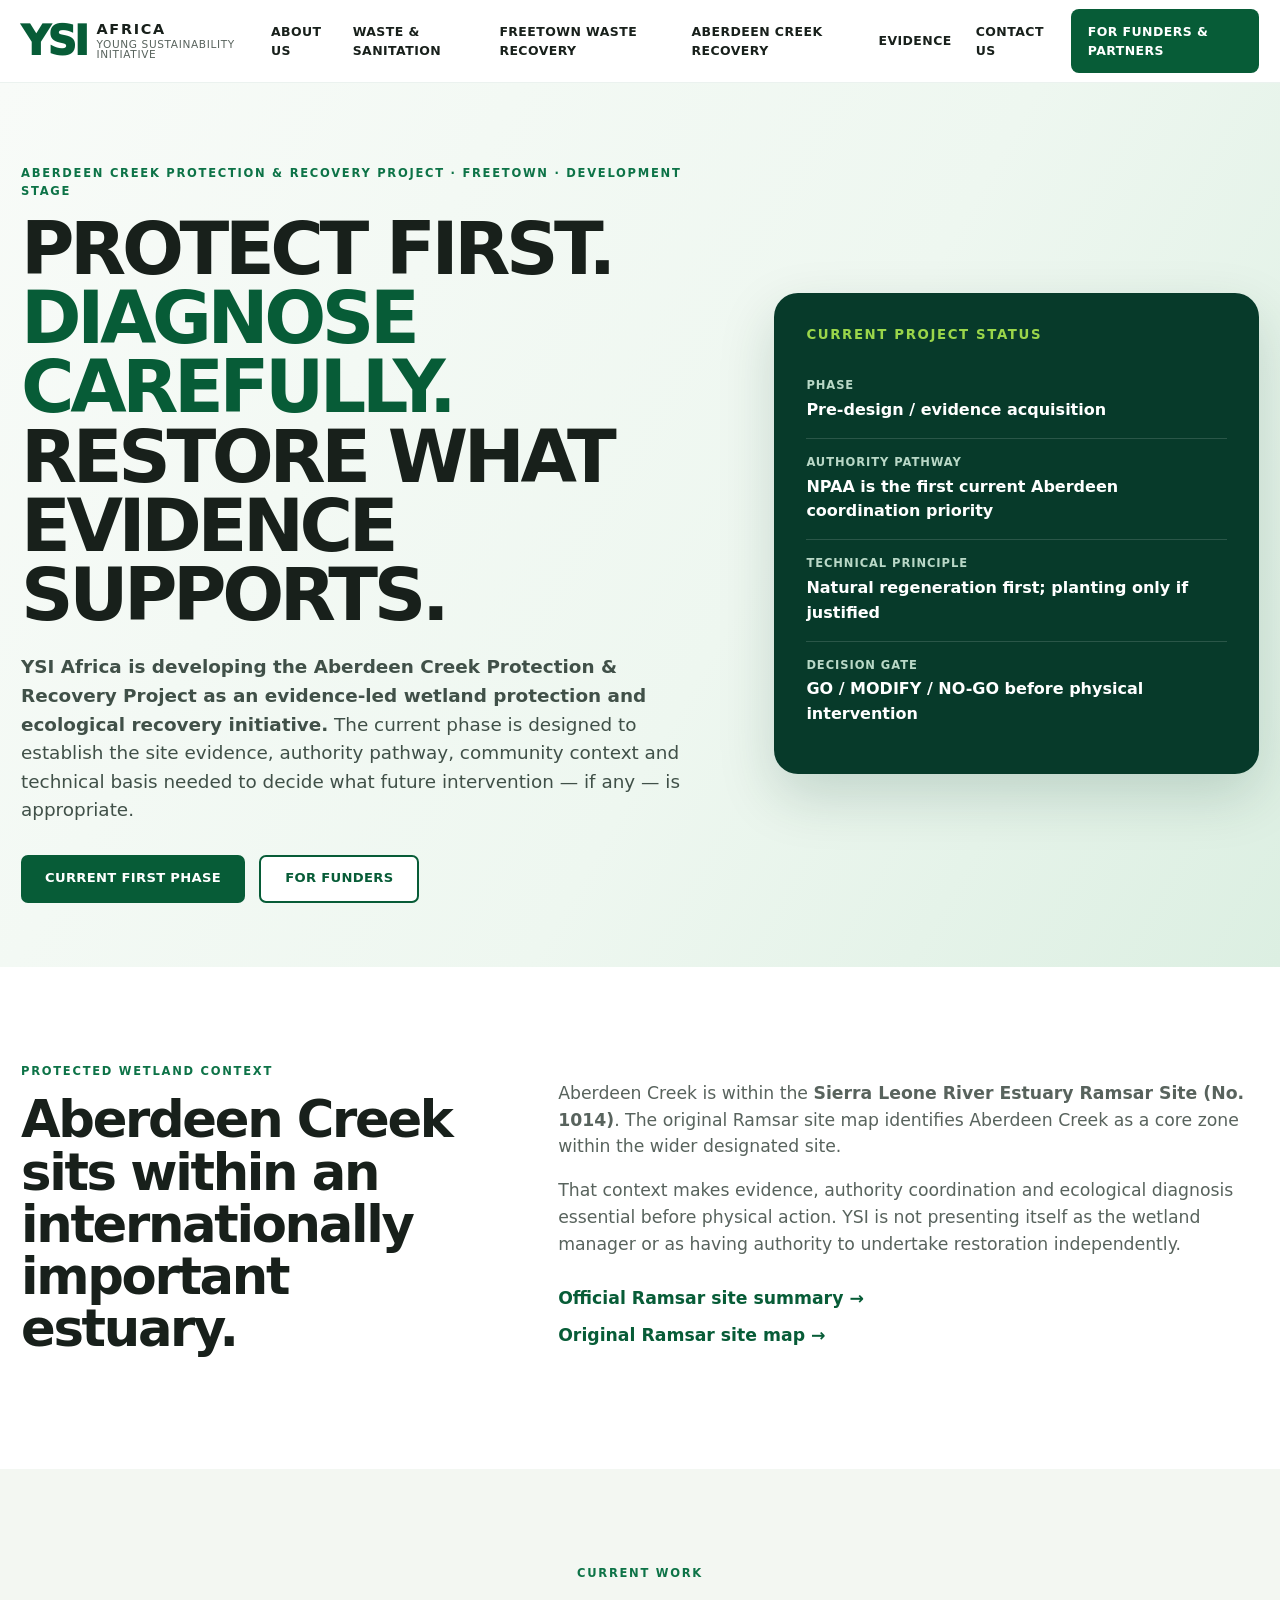
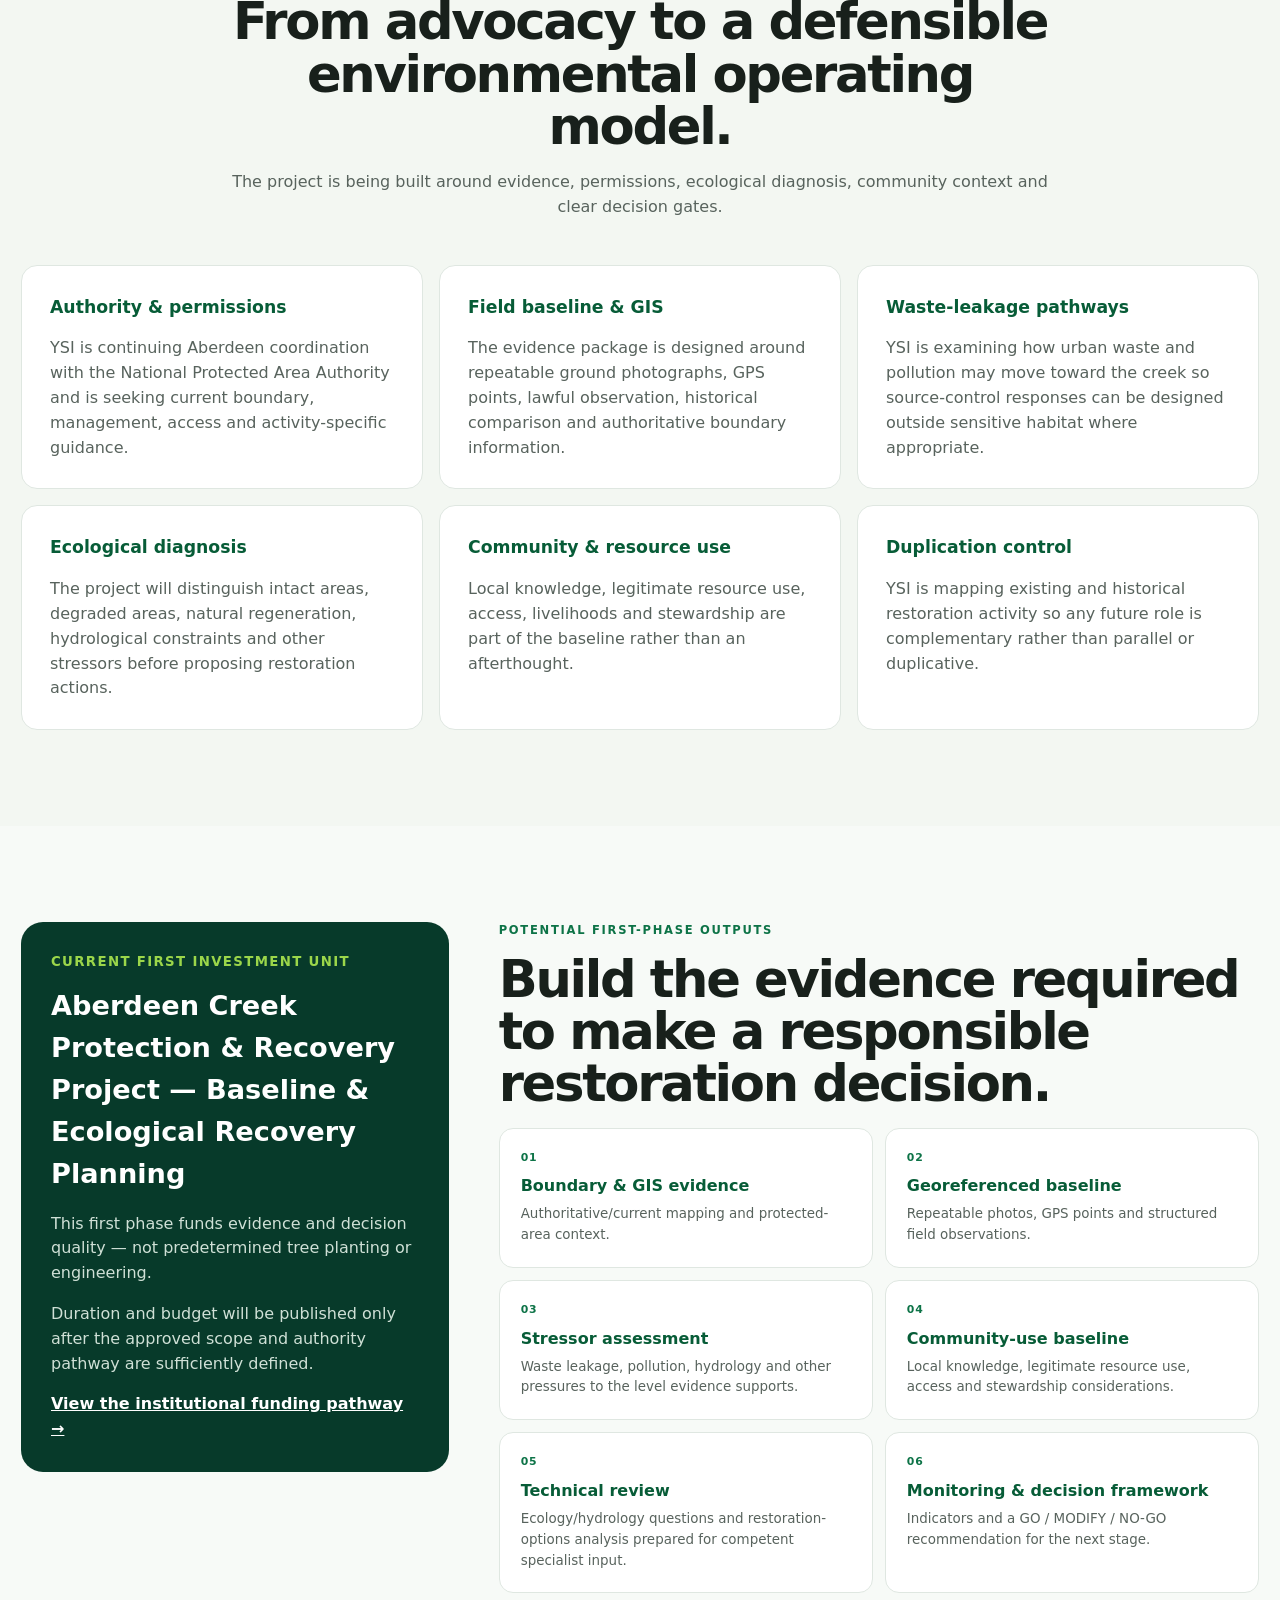
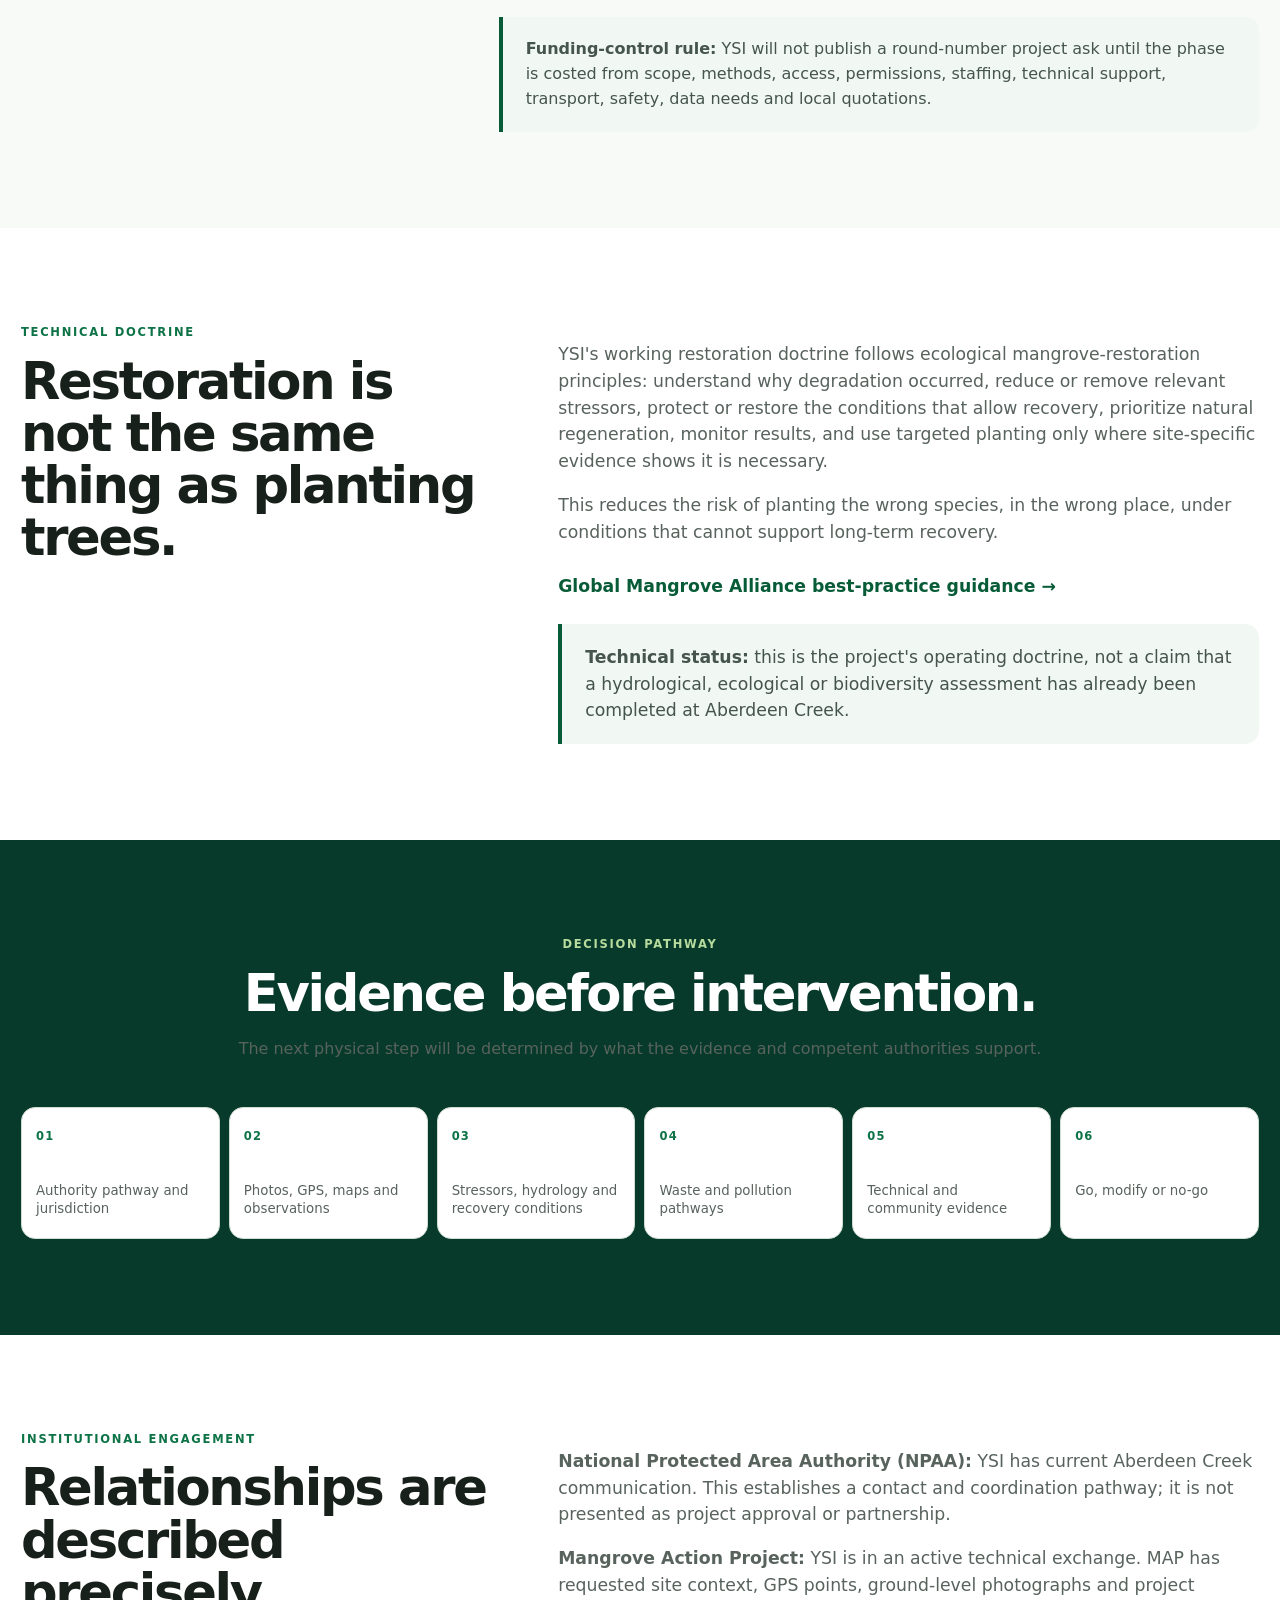
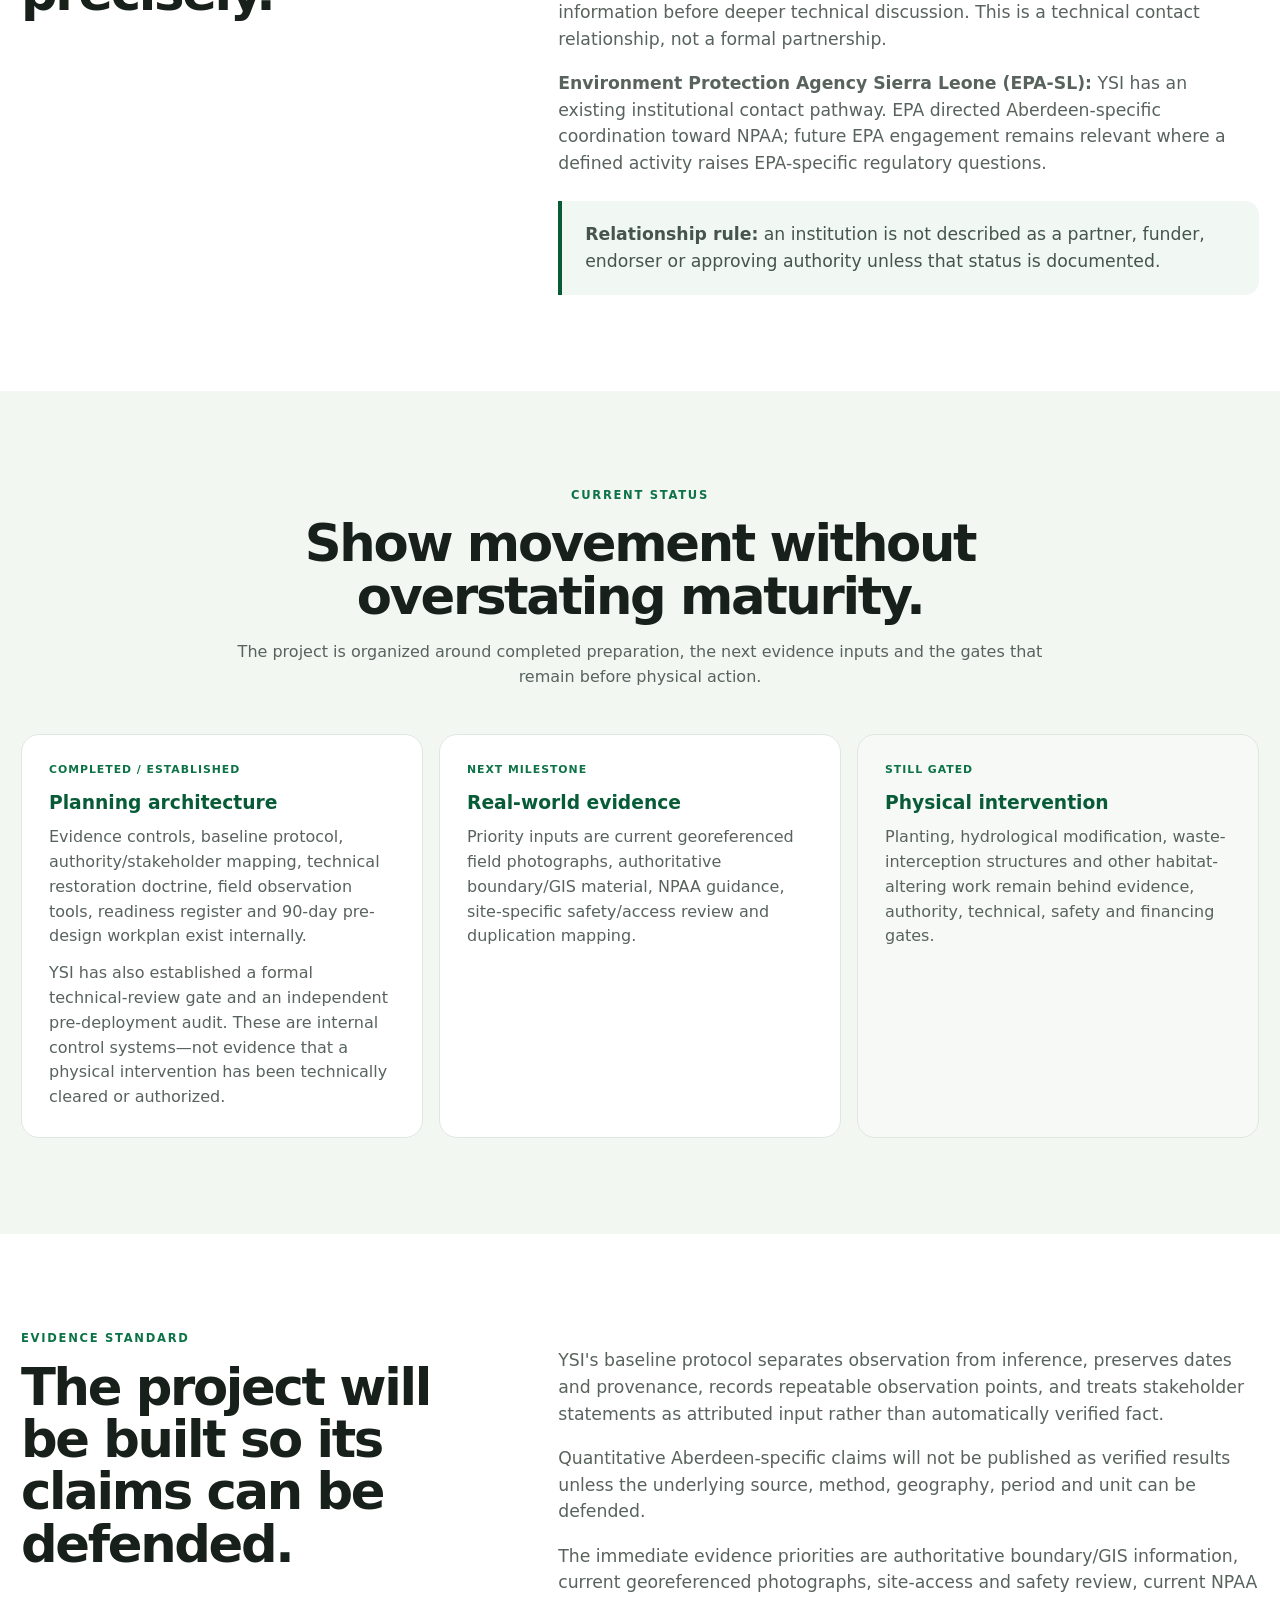
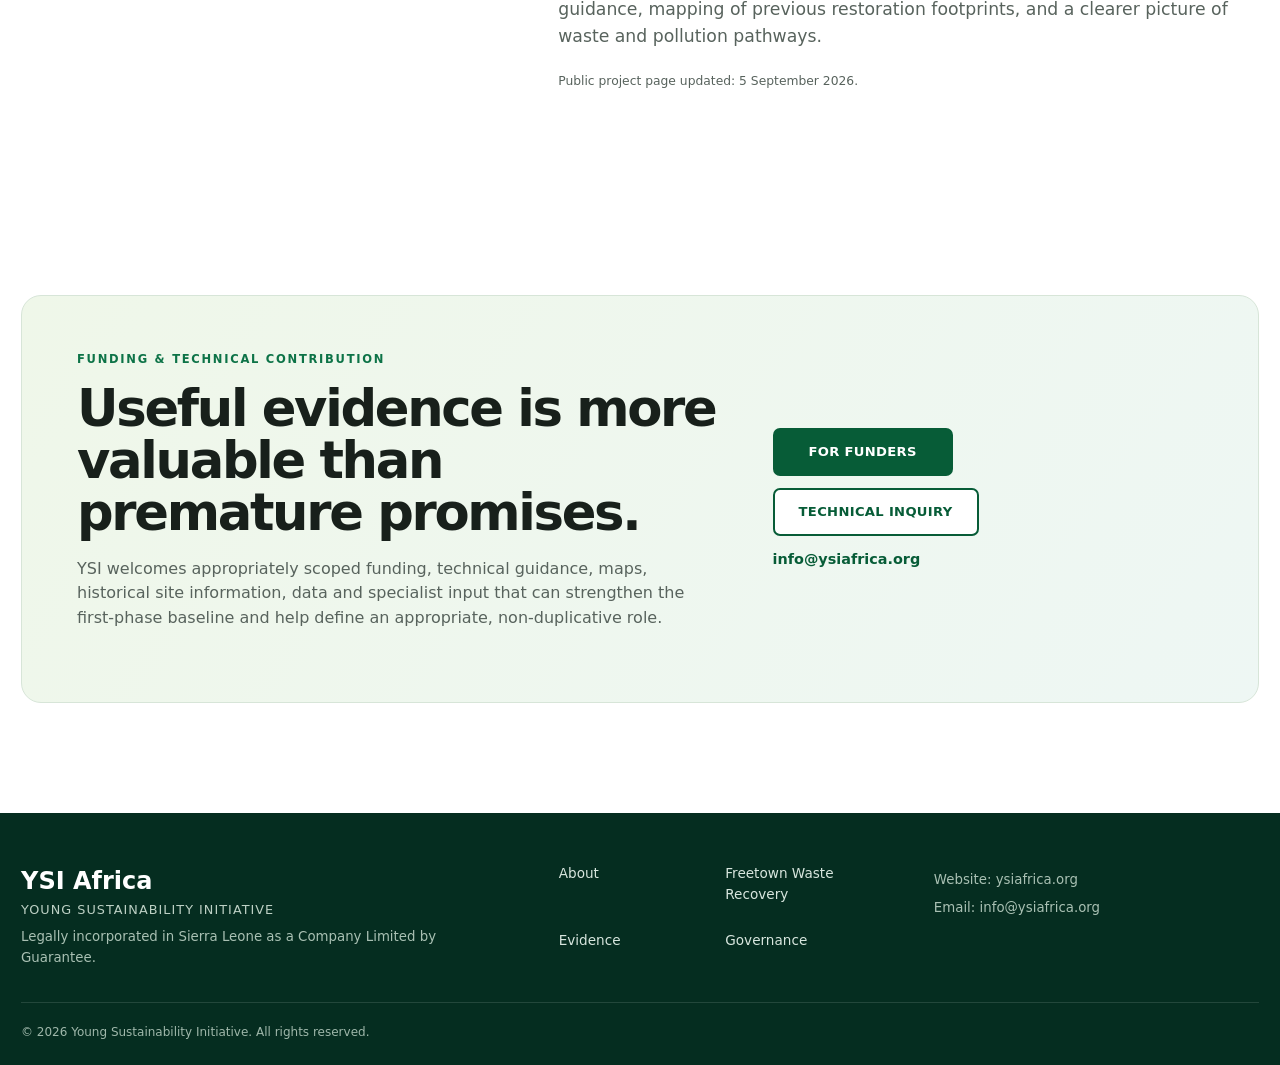
==== commit 41cfbe16: "Refresh Aberdeen readiness controls and public status" ====
--- a/aberdeen.html
+++ b/aberdeen.html
@@ -38,7 +38,7 @@
     .ab-flow{display:grid;grid-template-columns:repeat(6,1fr);gap:9px;margin-top:36px}.ab-flow div{border:1px solid #cfddd2;border-radius:14px;background:#fff;padding:20px 14px}.ab-flow b,.ab-flow span{display:block}.ab-flow b{color:var(--green2);font-size:.72rem;letter-spacing:.1em}.ab-flow span{font-weight:900;margin-top:5px}.ab-flow small{display:block;color:var(--muted);margin-top:6px;line-height:1.35}
     .ab-note{border-left:4px solid var(--green);background:#f1f7f2;border-radius:0 14px 14px 0;padding:20px 23px;margin-top:24px;color:#45554c}.update-stamp{font-size:.77rem;color:var(--muted);margin-top:22px}
     .fundable{background:#f7faf7}.fundable-grid{display:grid;grid-template-columns:.72fr 1.28fr;gap:50px;align-items:start}.fundable-panel{background:var(--dark);color:#fff;border-radius:22px;padding:30px;position:sticky;top:105px}.fundable-panel small{display:block;color:var(--lime);text-transform:uppercase;letter-spacing:.1em;font-weight:900}.fundable-panel h3{color:#fff;font-size:1.7rem;margin:12px 0 8px}.fundable-panel p{color:#cfe0d6}.fundable-panel a{color:#fff;font-weight:900}.outputs{display:grid;grid-template-columns:1fr 1fr;gap:12px}.output{border:1px solid var(--line);border-radius:14px;background:#fff;padding:21px}.output b{display:block;color:var(--green2);font-size:.68rem;letter-spacing:.08em;text-transform:uppercase}.output strong{display:block;color:var(--green);margin:8px 0 5px}.output span{display:block;color:var(--muted);font-size:.84rem}
-    .status-grid{display:grid;grid-template-columns:repeat(3,1fr);gap:16px}.status-card{border-radius:18px;padding:27px;border:1px solid var(--line);background:#fff}.status-card b{display:block;color:var(--green2);font-size:.68rem;text-transform:uppercase;letter-spacing:.09em}.status-card h3{margin:9px 0 8px;color:var(--green)}.status-card p{color:var(--muted);margin:0}.status-card.gated{background:#f7f9f7}
+    .status-grid{display:grid;grid-template-columns:repeat(3,1fr);gap:16px}.status-card{border-radius:18px;padding:27px;border:1px solid var(--line);background:#fff}.status-card b{display:block;color:var(--green2);font-size:.68rem;text-transform:uppercase;letter-spacing:.09em}.status-card h3{margin:9px 0 8px;color:var(--green)}.status-card p{color:var(--muted);margin:0}.status-card p+p{margin-top:12px}.status-card.gated{background:#f7f9f7}
     @media(max-width:1040px){.ab-hero-grid,.fundable-grid{grid-template-columns:1fr}.ab-grid{grid-template-columns:repeat(2,1fr)}.ab-flow{grid-template-columns:repeat(3,1fr)}.fundable-panel{position:static}.status-grid{grid-template-columns:1fr}}
     @media(max-width:760px){.ab-hero{padding:52px 0}.ab-grid,.ab-flow,.outputs{grid-template-columns:1fr}.status-panel{padding:25px}.ab-hero h1{font-size:clamp(2.65rem,13vw,4.2rem)}}
   </style>
@@ -111,12 +111,12 @@
   <section class="section" id="relationships"><div class="wrap split"><div><p class="eyebrow">Institutional engagement</p><h2>Relationships are described precisely.</h2></div><div class="body-copy"><p><strong>National Protected Area Authority (NPAA):</strong> YSI has current Aberdeen Creek communication. This establishes a contact and coordination pathway; it is not presented as project approval or partnership.</p><p><strong>Mangrove Action Project:</strong> YSI is in an active technical exchange. MAP has requested site context, GPS points, ground-level photographs and project information before deeper technical discussion. This is a technical contact relationship, not a formal partnership.</p><p><strong>Environment Protection Agency Sierra Leone (EPA-SL):</strong> YSI has an existing institutional contact pathway. EPA directed Aberdeen-specific coordination toward NPAA; future EPA engagement remains relevant where a defined activity raises EPA-specific regulatory questions.</p><div class="ab-note"><strong>Relationship rule:</strong> an institution is not described as a partner, funder, endorser or approving authority unless that status is documented.</div></div></div></section>
 
   <section class="section soft"><div class="wrap"><div class="section-head"><p class="eyebrow">Current status</p><h2>Show movement without overstating maturity.</h2><p>The project is organized around completed preparation, the next evidence inputs and the gates that remain before physical action.</p></div><div class="status-grid">
-    <article class="status-card"><b>Completed / established</b><h3>Planning architecture</h3><p>Evidence controls, baseline protocol, authority/stakeholder mapping, technical restoration doctrine, field observation tools, readiness register and 90-day pre-design workplan exist internally.</p></article>
+    <article class="status-card"><b>Completed / established</b><h3>Planning architecture</h3><p>Evidence controls, baseline protocol, authority/stakeholder mapping, technical restoration doctrine, field observation tools, readiness register and 90-day pre-design workplan exist internally.</p><p>YSI has also established a formal technical-review gate and an independent pre-deployment audit. These are internal control systems—not evidence that a physical intervention has been technically cleared or authorized.</p></article>
     <article class="status-card"><b>Next milestone</b><h3>Real-world evidence</h3><p>Priority inputs are current georeferenced field photographs, authoritative boundary/GIS material, NPAA guidance, site-specific safety/access review and duplication mapping.</p></article>
     <article class="status-card gated"><b>Still gated</b><h3>Physical intervention</h3><p>Planting, hydrological modification, waste-interception structures and other habitat-altering work remain behind evidence, authority, technical, safety and financing gates.</p></article>
   </div></div></section>
 
-  <section class="section" id="evidence"><div class="wrap split"><div><p class="eyebrow">Evidence standard</p><h2>The project will be built so its claims can be defended.</h2></div><div class="body-copy"><p>YSI's baseline protocol separates observation from inference, preserves dates and provenance, records repeatable observation points, and treats stakeholder statements as attributed input rather than automatically verified fact.</p><p>Quantitative Aberdeen-specific claims will not be published as verified results unless the underlying source, method, geography, period and unit can be defended.</p><p>The immediate evidence priorities are authoritative boundary/GIS information, current georeferenced photographs, site-access and safety review, current NPAA guidance, mapping of previous restoration footprints, and a clearer picture of waste and pollution pathways.</p><p class="update-stamp">Public project page updated: 4 September 2026.</p></div></div></section>
+  <section class="section" id="evidence"><div class="wrap split"><div><p class="eyebrow">Evidence standard</p><h2>The project will be built so its claims can be defended.</h2></div><div class="body-copy"><p>YSI's baseline protocol separates observation from inference, preserves dates and provenance, records repeatable observation points, and treats stakeholder statements as attributed input rather than automatically verified fact.</p><p>Quantitative Aberdeen-specific claims will not be published as verified results unless the underlying source, method, geography, period and unit can be defended.</p><p>The immediate evidence priorities are authoritative boundary/GIS information, current georeferenced photographs, site-access and safety review, current NPAA guidance, mapping of previous restoration footprints, and a clearer picture of waste and pollution pathways.</p><p class="update-stamp">Public project page updated: 5 September 2026.</p></div></div></section>
 
   <section class="section contact"><div class="wrap contact-box"><div><p class="eyebrow">Funding & technical contribution</p><h2>Useful evidence is more valuable than premature promises.</h2><p>YSI welcomes appropriately scoped funding, technical guidance, maps, historical site information, data and specialist input that can strengthen the first-phase baseline and help define an appropriate, non-duplicative role.</p></div><div class="contact-actions"><a class="btn btn-primary light-btn" href="funders.html#priorities">For Funders</a><a class="btn btn-secondary" href="mailto:info@ysiafrica.org?subject=Aberdeen%20Creek%20Protection%20and%20Recovery%20Project%20Technical%20Inquiry">Technical inquiry</a><span>info@ysiafrica.org</span></div></div></section>
 </main>
